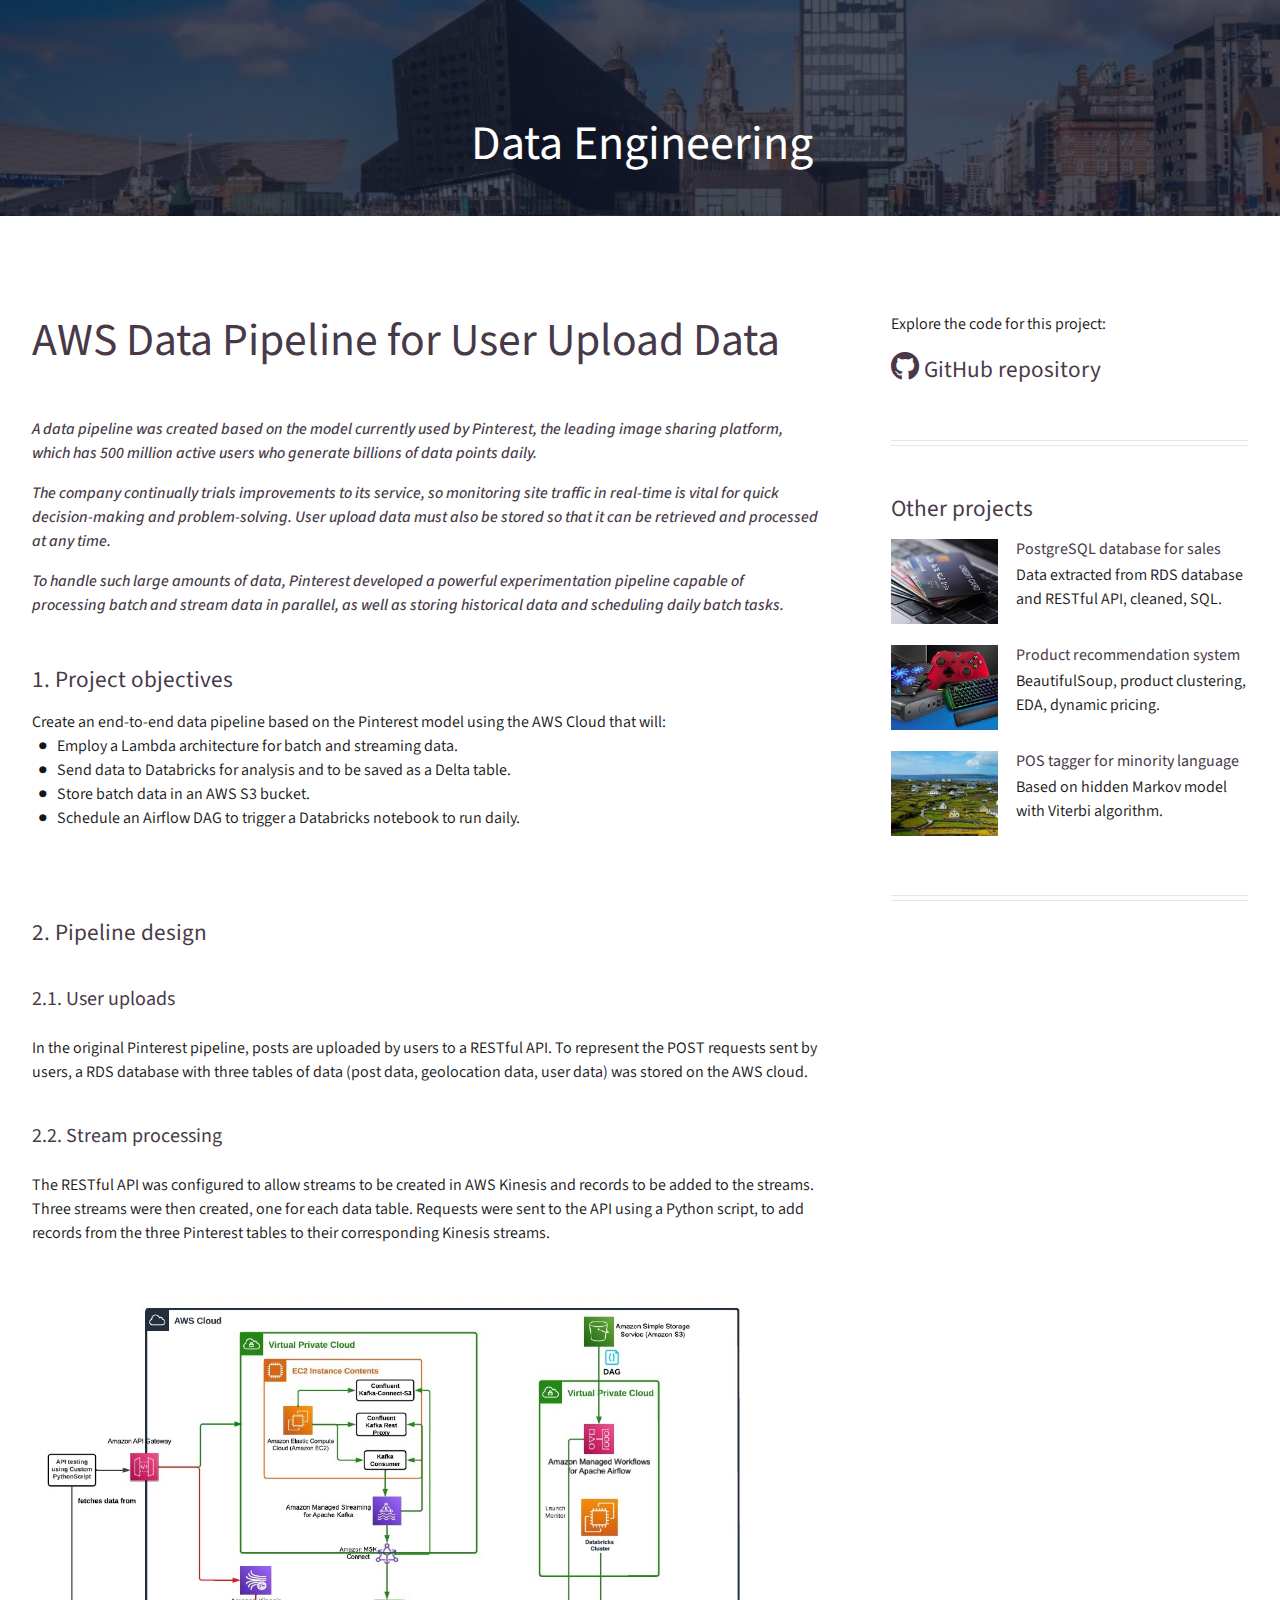
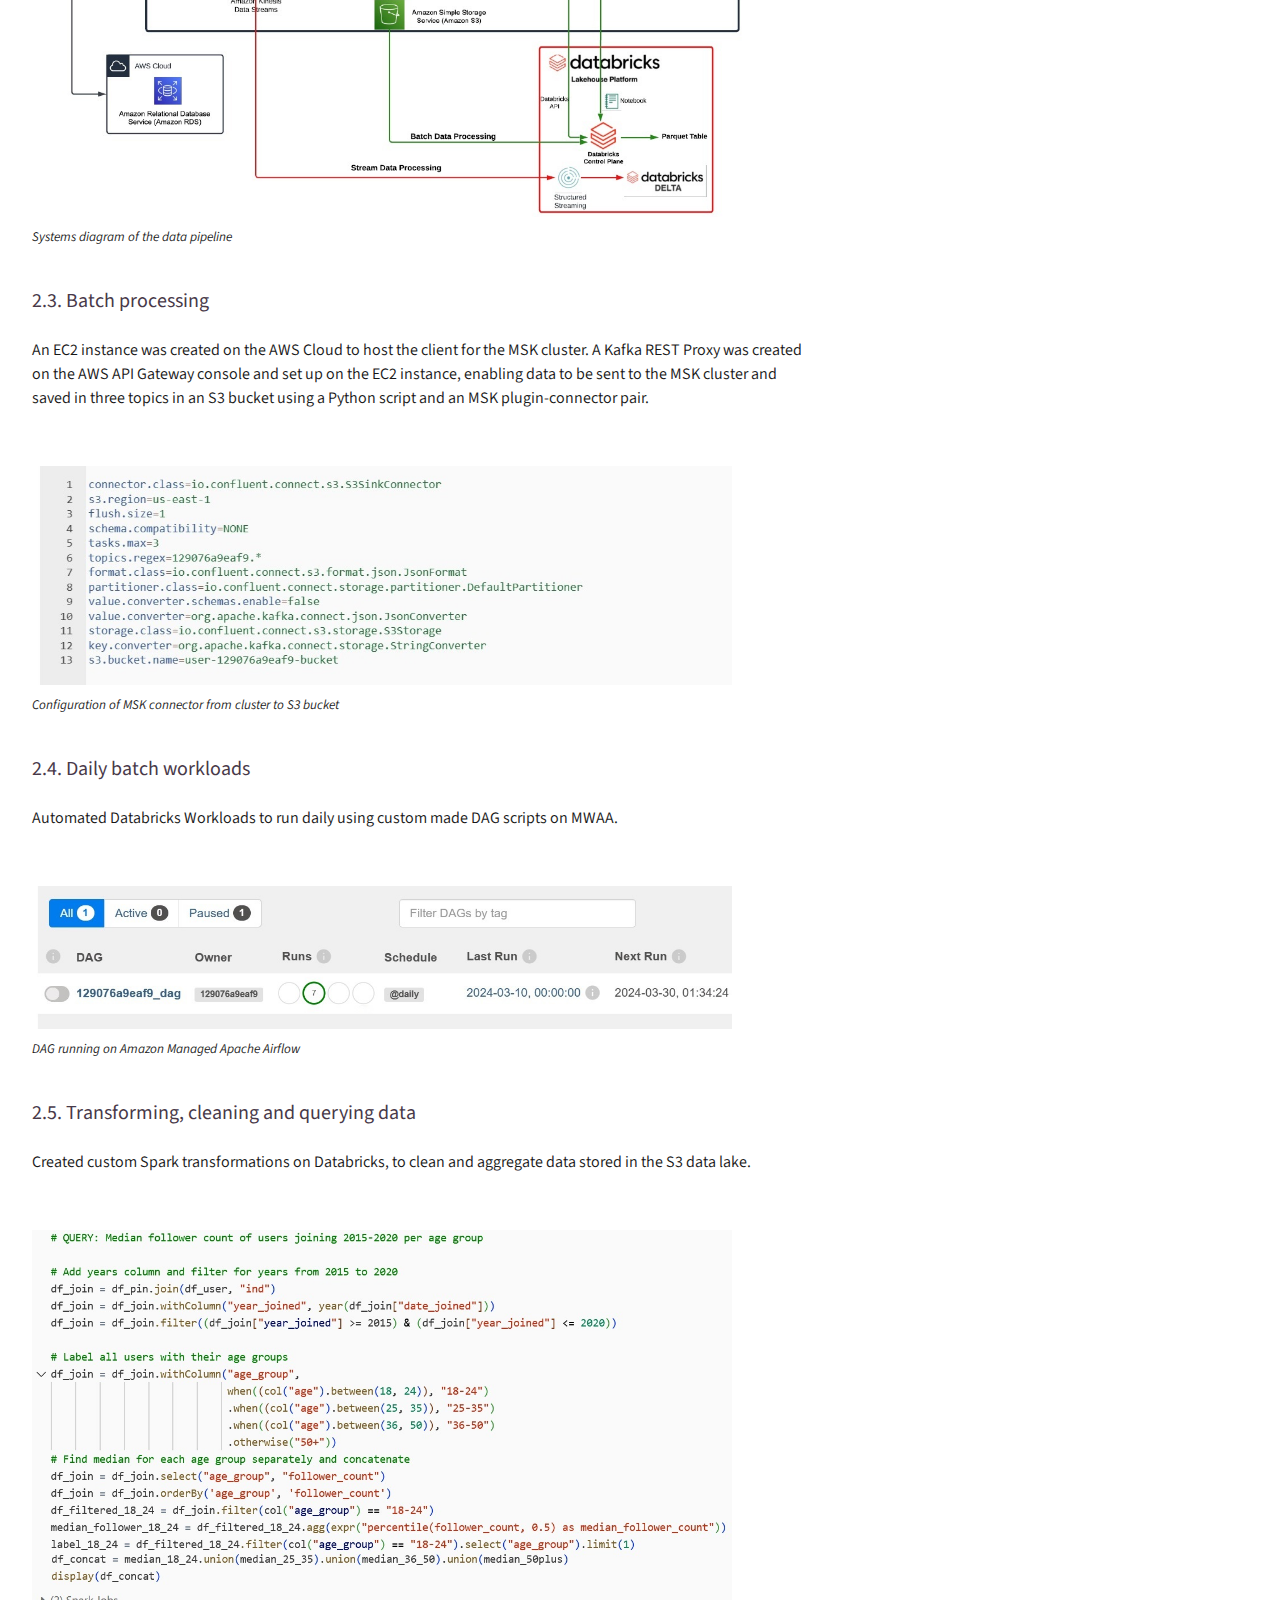
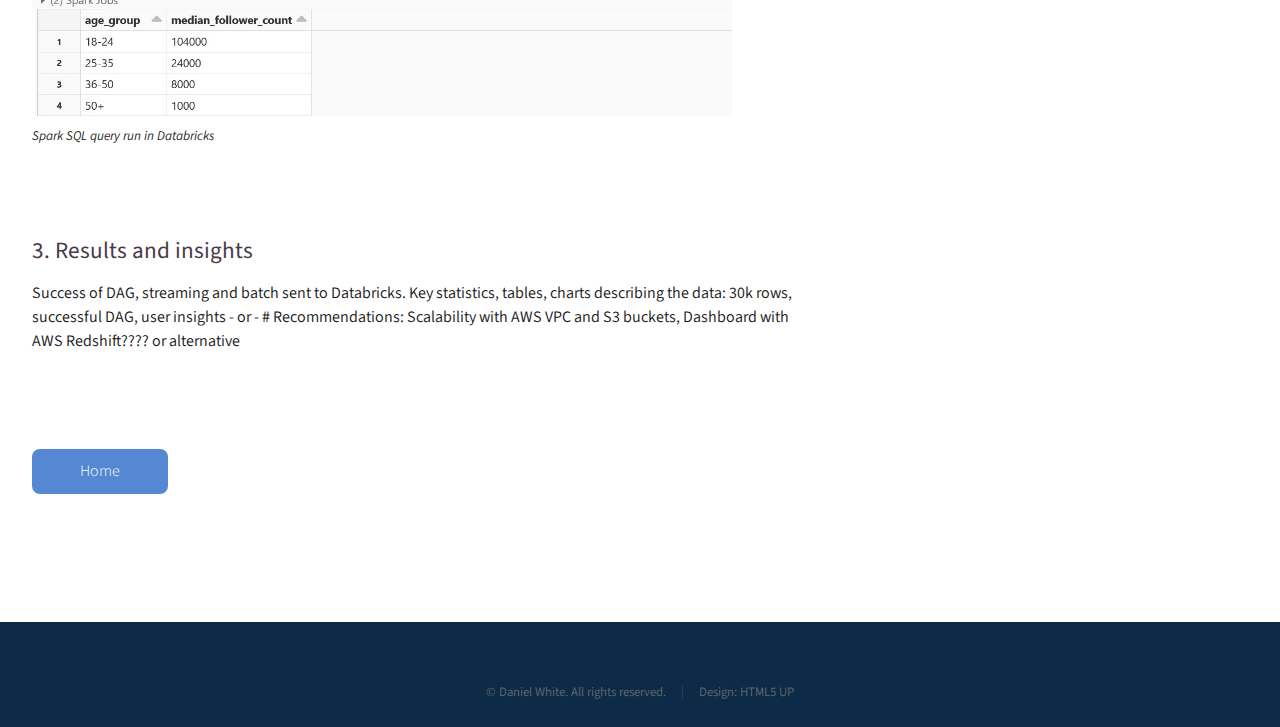
==== project-aws-pipeline.html @ fd076525 "Add files via upload" ====
<!DOCTYPE HTML>
<!--
	Helios by HTML5 UP
	html5up.net | @ajlkn
	Free for personal and commercial use under the CCA 3.0 license (html5up.net/license)
-->
<html>
	<head>
		<title>AWS Data Pipeline - Data Engineering</title>
		<meta charset="utf-8" />
		<meta name="viewport" content="width=device-width, initial-scale=1, user-scalable=no" />
		<link rel="stylesheet" href="assets/css/main.css" />
		<noscript><link rel="stylesheet" href="assets/css/noscript.css" /></noscript>
	</head>
	<body class="right-sidebar is-preload">
		<div id="page-wrapper">

			<!-- Header -->
				<div id="header">

					<!-- Inner -->
						<div class="inner">
							<header>
								<h1><a href="https://dpw257.github.io" id="logo">Data Engineering</a></h1>
							</header>
						</div>



				</div>

			<!-- Main -->
				<div class="wrapper style1">

					<div class="container">
						<div class="row gtr-200">
							<div class="col-8 col-12-mobile" id="content">
								<article id="main">
									<header>
										<h2>AWS Data Pipeline for User Upload Data</h2>
										<p>

										</p>
									</header>
									<p><b><i>
										A data pipeline was created based on the model currently used by Pinterest, the leading image sharing platform, which 
										has 500 million active users who generate billions of data points daily. 
									</b></p></i>
									<p><b><i>
										The company continually trials improvements to its service, so monitoring site traffic in real-time is vital for quick 
										decision-making and problem-solving. User upload data must also be stored so that it can be retrieved 
										and processed at any time.
									</b></p></i>
									<p><b><i>
										To handle such large amounts of data, Pinterest developed a powerful experimentation pipeline capable of processing 
										batch and stream data in parallel, as well as storing historical data and scheduling daily batch tasks.
									</b></p></i>
									<section>
										<header>
											<h3>1. Project objectives</h3>
										</header>
										<p>
											Create an end-to-end data pipeline based on the Pinterest model using the AWS Cloud that will:<br>
											&nbsp; &#x25cf; &nbsp; Employ a Lambda architecture for batch and streaming data.<br>
											&nbsp; &#x25cf; &nbsp; Send data to Databricks for analysis and to be saved as a Delta table.<br>
											&nbsp; &#x25cf; &nbsp; Store batch data in an AWS S3 bucket.<br>
											&nbsp; &#x25cf; &nbsp; Schedule an Airflow DAG to trigger a Databricks notebook to run daily.<br>
											</p><br>
									</section>
									
									<section>
										<header>
										<h3>2. Pipeline design</h3><br>
										</header>
										<h1>2.1. User uploads</h1><br>
										<p>In the original Pinterest pipeline, posts are uploaded by users to a RESTful API. To represent the POST requests sent by users, 
											a RDS database with three tables of data (post data, geolocation data, user data) was stored on the AWS cloud.</p><br>

										<h1>2.2. Stream processing</h1><br>
										<p>The RESTful API was configured to allow streams to be created in AWS Kinesis and records to be added to the streams. 
											Three streams were then created, one for each data table. Requests were sent to the API using a Python script, to add 
											records from the three Pinterest tables to their corresponding Kinesis streams.</p><br>
										<p><div class="scroll-container">
											<img src="images/project-aws-pipeline1.jpg" alt="" style="width:720px;">
										  </div>
										<span style="font-size:10pt"><i>Systems diagram of the data pipeline</i></span></p><br>
										<h1>2.3. Batch processing</h1><br>
										<p>An EC2 instance was created on the AWS Cloud to host the client for the MSK cluster. A Kafka REST Proxy was created on the 
											AWS API Gateway console and set up on the EC2 instance, enabling data to be sent to the MSK cluster and saved in three topics 
											in an S3 bucket using a Python script and an MSK plugin-connector pair.</p><br>
										<p><div class="scroll-container">
											<img src="images/project-aws-pipeline2.jpg" alt="" style="width:700px;">
										  </div>
										<span style="font-size:10pt"><i>Configuration of MSK connector from cluster to S3 bucket</i></span></p><br>
										
										<h1>2.4. Daily batch workloads</h1><br>
										<p>Automated Databricks Workloads to run daily using custom made DAG scripts on MWAA.</p><br>
										<p><div class="scroll-container">
											<img src="images/project-aws-pipeline3.jpg" alt="" style="width:700px;">
										  </div>
										<span style="font-size:10pt"><i>DAG running on Amazon Managed Apache Airflow</i></span></p><br>
										
										<h1>2.5. Transforming, cleaning and querying data</h1><br>
										<p>Created custom Spark transformations on Databricks, to clean and aggregate data stored in the S3 data lake.</p><br>
										<p><div class="scroll-container">
											<img src="images/project-aws-pipeline4.jpg" alt="" style="width:700px;">
										  </div>
										<span style="font-size:10pt"><i>Spark SQL query run in Databricks</i></span></p><br>
									</section>
									<section>
										<header>
											<h3>3. Results and insights</h3>
										</header>
										<p>
											Success of DAG, streaming and batch sent to Databricks.
											Key statistics, tables, charts describing the data: 30k rows, successful DAG, user insights
											 - or -
											# Recommendations: Scalability with AWS VPC and S3 buckets, Dashboard with AWS Redshift???? or alternative 
										</p>
									</section>
									
									<section>
										<footer>
											<br><br>
											<a href="https://dpw257.github.io" class="button">Home</a>
										</footer>
									</section>
								</article>
							</div>
							<div class="col-4 col-12-mobile" id="sidebar">
								<hr class="first" />
								<section>
									<p>
										Explore the code for this project:
									</p>
									<header>
										<h3><a href="https://github.com/dpw257/aicore-project3-pintrest" class="icon brands fa-github">   GitHub repository</a></h3>
									</header>

								</section>
								<hr />
								<section>
									<header>
										<h3><a>Other projects</a></h3>
									</header>

									<div class="row gtr-50">
										<!--  <div class="col-4">
											<a href="project-aws-pipeline" class="image fit"><img src="images/pic10.jpg" alt="" /></a>
										</div>
										<div class="col-8">
											<h4><a href="project-aws-pipeline">AWS data pipeline for user data</a></h4>
											<p>
												Batch and stream processing,<br>AWS Kinesis, S3, Databricks, Airflow.
											</p>
										</div>  -->
										<div class="col-4">
											<a href="project-sql-upload-data" class="image fit"><img src="images/pic11.jpg" alt="" /></a>
										</div>
										<div class="col-8">
											<h4><a href="project-sql-upload-data">PostgreSQL database for sales</a></h4>
											<p>
												Data extracted from RDS database and RESTful API, cleaned, SQL.
											</p>
										</div>
										<div class="col-4">
											<a href="project-product-recommend" class="image fit"><img src="images/pic12.jpg" alt="" /></a>
										</div>
										<div class="col-8">
											<h4><a href="project-product-recommend">Product recommendation system</a></h4>
											<p>
												BeautifulSoup, product clustering, EDA, dynamic pricing.
											</p>
										</div>
										<div class="col-4">
											<a href="project-pos-tagger" class="image fit"><img src="images/pic13.jpg" alt="" /></a>
										</div>
										<div class="col-8">
											<h4><a href="project-pos-tagger">POS tagger for minority language</a></h4>
											<p>
												Based on hidden Markov model with Viterbi algorithm.</p>
											</p>
										</div>
										<!--<div class="col-4">
											<a href="#" class="image fit"><img src="images/pic14.jpg" alt="" /></a>
										</div>
										<div class="col-8">
											<h4>Malesuada fermentum</h4>
											<p>
												Amet nullam fringilla nibh nulla convallis tique ante proin.
											</p>
										</div>-->
									</div>
								</section>
								<hr />
							</div>
						</div>
						
					</div>

				</div>

			<!-- Footer -->
				<div id="footer">
					<div class="container">
						<div class="row">
							<div class="col-12">

								<!-- Contact -->


								<!-- Copyright -->
									<div class="copyright">
										<ul class="menu">
											<li>&copy; Daniel White. All rights reserved.</li><li>Design: HTML5 UP</li>
										</ul>
									</div>

							</div>

						</div>
					</div>
				</div>

		</div>

		<!-- Scripts -->
			<script src="assets/js/jquery.min.js"></script>
			<script src="assets/js/jquery.dropotron.min.js"></script>
			<script src="assets/js/jquery.scrolly.min.js"></script>
			<script src="assets/js/jquery.scrollex.min.js"></script>
			<script src="assets/js/browser.min.js"></script>
			<script src="assets/js/breakpoints.min.js"></script>
			<script src="assets/js/util.js"></script>
			<script src="assets/js/main.js"></script>

	</body>
</html>
---- assets/css/main.css ----
@import url("https://fonts.googleapis.com/css?family=Source+Sans+Pro:300,300italic,400,400italic,600");
@import url("fontawesome-all.min.css");

/*
	Helios by HTML5 UP
	html5up.net | @ajlkn
	Free for personal and commercial use under the CCA 3.0 license (html5up.net/license)
*/

html, body, div, span, applet, object,
iframe, h1, h2, h3, h4, h5, h6, p, blockquote,
pre, a, abbr, acronym, address, big, cite,
code, del, dfn, em, img, ins, kbd, q, s, samp,
small, strike, strong, sub, sup, tt, var, b,
u, i, center, dl, dt, dd, ol, ul, li, fieldset,
form, label, legend, table, caption, tbody,
tfoot, thead, tr, th, td, article, aside,
canvas, details, embed, figure, figcaption,
footer, header, hgroup, menu, nav, output, ruby,
section, summary, time, mark, audio, video {
	margin: 0;
	padding: 0;
	border: 0;
	font-size: 100%;
	font: inherit;
	vertical-align: baseline;}

article, aside, details, figcaption, figure,
footer, header, hgroup, menu, nav, section {
	display: block;}

body {
	line-height: 1;
}

ol, ul {
	list-style: none;
}

blockquote, q {
	quotes: none;
}

	blockquote:before, blockquote:after, q:before, q:after {
		content: '';
		content: none;
	}

table {
	border-collapse: collapse;
	border-spacing: 0;
}

body {
	-webkit-text-size-adjust: none;
}

mark {
	background-color: transparent;
	color: inherit;
}

input::-moz-focus-inner {
	border: 0;
	padding: 0;
}

input, select, textarea {
	-moz-appearance: none;
	-webkit-appearance: none;
	-ms-appearance: none;
	appearance: none;
}

/* Basic */

	html {
		box-sizing: border-box;
	}

	*, *:before, *:after {
		box-sizing: inherit;
	}

	body {
		background: #ffffff;
		color: #171717; <!--<5b5b5b>, 2f2e2e, -->
		font-size: 15pt;
		line-height: 1.85em;
		font-family: 'Source Sans Pro', sans-serif;
		font-weight: 380;
	}

		body.is-preload *, body.is-preload *:before, body.is-preload *:after {
			-moz-animation: none !important;
			-webkit-animation: none !important;
			-ms-animation: none !important;
			animation: none !important;
			-moz-transition: none !important;
			-webkit-transition: none !important;
			-ms-transition: none !important;
			transition: none !important;
		}

		div.scroll-container {
			background-color: #ffffff;
			overflow: auto;
			white-space: nowrap;
			padding: 0px;
		  }
		  
		  div.scroll-container img {
			padding: 0px;
		  }



	input, textarea, select {
		font-size: 15pt;
		line-height: 1.85em;
		font-family: 'Source Sans Pro', sans-serif;
		font-weight: 300;
	}

	h1, h2, h3, h4, h5, h6 {
		font-weight: 400;
		color: #483949;
		line-height: 1.25em;
	}

	h1 a, h2 a, h3 a, h4 a, h5 a, h6 a {
		color: inherit;
		text-decoration: none;
		border-bottom-color: transparent;
	}

	h1 strong, h2 strong, h3 strong, h4 strong, h5 strong, h6 strong {
		font-weight: 1200;
	}

	h1 {
		font-size: 1.25em;
	}

	h2 {
		font-size: 2.85em;
	}

	h3 {
		font-size: 1.45em;
	}

	h4 {
		font-size: 1em;
		margin: 0 0 0.25em 0;
	}

	strong, b {
		font-weight: 500;
		color: #483949;
	}

	em, i {
		font-style: italic;
	}

	a {
		color: inherit;
		border-bottom: solid 1px rgba(128, 128, 128, 0.15);
		text-decoration: none;
		-moz-transition: background-color 0.35s ease-in-out, color 0.35s ease-in-out, border-bottom-color 0.35s ease-in-out;
		-webkit-transition: background-color 0.35s ease-in-out, color 0.35s ease-in-out, border-bottom-color 0.35s ease-in-out;
		-ms-transition: background-color 0.35s ease-in-out, color 0.35s ease-in-out, border-bottom-color 0.35s ease-in-out;
		transition: background-color 0.35s ease-in-out, color 0.35s ease-in-out, border-bottom-color 0.35s ease-in-out;
	}

		a:hover {
			color: #76a6ef;
			border-bottom-color: transparent;
		}

	sub {
		position: relative;
		top: 0.5em;
		font-size: 0.8em;
	}

	sup {
		position: relative;
		top: -0.5em;
		font-size: 0.8em;
	}

	blockquote {
		border-left: solid 0.5em #ddd;
		padding: 1em 0 1em 2em;
		font-style: italic;
	}

	p, ul, ol, dl, table {
		margin-bottom: 1em;
	}

	p {
		text-align: left;
	}

	br.clear {
		clear: both;
	}

	hr {
		position: relative;
		display: block;
		border: 0;
		top: 4.5em;
		margin-bottom: 9em;
		height: 6px;
		border-top: solid 1px rgba(128, 128, 128, 0.2);
		border-bottom: solid 1px rgba(128, 128, 128, 0.2);
	}

		hr:before, hr:after {
			content: '';
			position: absolute;
			top: -8px;
			display: block;
			width: 1px;
			height: 21px;
			background: rgba(128, 128, 128, 0.2);
		}

		hr:before {
			left: -1px;
		}

		hr:after {
			right: -1px;
		}

	.timestamp {
		color: rgba(128, 128, 128, 0.75);
		font-size: 0.8em;
	}

/* Container */

	.container {
		margin: 0 auto;
		max-width: 100%;
		width: 1400px;
	}

		@media screen and (max-width: 1680px) {

			.container {
				width: 1200px;
			}

		}

		@media screen and (max-width: 1280px) {

			.container {
				width: 100%;
			}

		}

		@media screen and (max-width: 960px) {

			.container {
				width: 100%;
			}

		}

		@media screen and (max-width: 840px) {

			.container {
				width: 100%;
			}

		}

		@media screen and (max-width: 736px) {

			.container {
				width: 100%;
			}

		}

/* Row */

	.row {
		display: flex;
		flex-wrap: wrap;
		box-sizing: border-box;
		align-items: stretch;
	}

		.row > * {
			box-sizing: border-box;
		}

		.row.gtr-uniform > * > :last-child {
			margin-bottom: 0;
		}

		.row.aln-left {
			justify-content: flex-start;
		}

		.row.aln-center {
			justify-content: center;
		}

		.row.aln-right {
			justify-content: flex-end;
		}

		.row.aln-top {
			align-items: flex-start;
		}

		.row.aln-middle {
			align-items: center;
		}

		.row.aln-bottom {
			align-items: flex-end;
		}

		.row > .imp {
			order: -1;
		}

		.row > .col-1 {
			width: 8.33333%;
		}

		.row > .off-1 {
			margin-left: 8.33333%;
		}

		.row > .col-2 {
			width: 16.66667%;
		}

		.row > .off-2 {
			margin-left: 16.66667%;
		}

		.row > .col-3 {
			width: 25%;
		}

		.row > .off-3 {
			margin-left: 25%;
		}

		.row > .col-4 {
			width: 33.33333%;
		}

		.row > .off-4 {
			margin-left: 33.33333%;
		}

		.row > .col-5 {
			width: 41.66667%;
		}

		.row > .off-5 {
			margin-left: 41.66667%;
		}

		.row > .col-6 {
			width: 50%;
		}

		.row > .off-6 {
			margin-left: 50%;
		}

		.row > .col-7 {
			width: 58.33333%;
		}

		.row > .off-7 {
			margin-left: 58.33333%;
		}

		.row > .col-8 {
			width: 66.66667%;
		}

		.row > .off-8 {
			margin-left: 66.66667%;
		}

		.row > .col-9 {
			width: 75%;
		}

		.row > .off-9 {
			margin-left: 75%;
		}

		.row > .col-10 {
			width: 83.33333%;
		}

		.row > .off-10 {
			margin-left: 83.33333%;
		}

		.row > .col-11 {
			width: 91.66667%;
		}

		.row > .off-11 {
			margin-left: 91.66667%;
		}

		.row > .col-12 {
			width: 100%;
		}

		.row > .off-12 {
			margin-left: 100%;
		}

		.row.gtr-0 {
			margin-top: 0px;
			margin-left: 0px;
		}

			.row.gtr-0 > * {
				padding: 0px 0 0 0px;
			}

			.row.gtr-0.gtr-uniform {
				margin-top: 0px;
			}

				.row.gtr-0.gtr-uniform > * {
					padding-top: 0px;
				}

		.row.gtr-25 {
			margin-top: -10px;
			margin-left: -10px;
		}

			.row.gtr-25 > * {
				padding: 10px 0 0 10px;
			}

			.row.gtr-25.gtr-uniform {
				margin-top: -10px;
			}

				.row.gtr-25.gtr-uniform > * {
					padding-top: 10px;
				}

		.row.gtr-50 {
			margin-top: -20px;
			margin-left: -20px;
		}

			.row.gtr-50 > * {
				padding: 20px 0 0 20px;
			}

			.row.gtr-50.gtr-uniform {
				margin-top: -20px;
			}

				.row.gtr-50.gtr-uniform > * {
					padding-top: 20px;
				}

		.row {
			margin-top: -40px;
			margin-left: -40px;
		}

			.row > * {
				padding: 40px 0 0 40px;
			}

			.row.gtr-uniform {
				margin-top: -40px;
			}

				.row.gtr-uniform > * {
					padding-top: 40px;
				}

		.row.gtr-150 {
			margin-top: -60px;
			margin-left: -60px;
		}

			.row.gtr-150 > * {
				padding: 60px 0 0 60px;
			}

			.row.gtr-150.gtr-uniform {
				margin-top: -60px;
			}

				.row.gtr-150.gtr-uniform > * {
					padding-top: 60px;
				}

		.row.gtr-200 {
			margin-top: -80px;
			margin-left: -80px;
		}

			.row.gtr-200 > * {
				padding: 80px 0 0 80px;
			}

			.row.gtr-200.gtr-uniform {
				margin-top: -80px;
			}

				.row.gtr-200.gtr-uniform > * {
					padding-top: 80px;
				}

		@media screen and (max-width: 1680px) {

			.row {
				display: flex;
				flex-wrap: wrap;
				box-sizing: border-box;
				align-items: stretch;
			}

				.row > * {
					box-sizing: border-box;
				}

				.row.gtr-uniform > * > :last-child {
					margin-bottom: 0;
				}

				.row.aln-left {
					justify-content: flex-start;
				}

				.row.aln-center {
					justify-content: center;
				}

				.row.aln-right {
					justify-content: flex-end;
				}

				.row.aln-top {
					align-items: flex-start;
				}

				.row.aln-middle {
					align-items: center;
				}

				.row.aln-bottom {
					align-items: flex-end;
				}

				.row > .imp-wide {
					order: -1;
				}

				.row > .col-1-wide {
					width: 8.33333%;
				}

				.row > .off-1-wide {
					margin-left: 8.33333%;
				}

				.row > .col-2-wide {
					width: 16.66667%;
				}

				.row > .off-2-wide {
					margin-left: 16.66667%;
				}

				.row > .col-3-wide {
					width: 25%;
				}

				.row > .off-3-wide {
					margin-left: 25%;
				}

				.row > .col-4-wide {
					width: 33.33333%;
				}

				.row > .off-4-wide {
					margin-left: 33.33333%;
				}

				.row > .col-5-wide {
					width: 41.66667%;
				}

				.row > .off-5-wide {
					margin-left: 41.66667%;
				}

				.row > .col-6-wide {
					width: 50%;
				}

				.row > .off-6-wide {
					margin-left: 50%;
				}

				.row > .col-7-wide {
					width: 58.33333%;
				}

				.row > .off-7-wide {
					margin-left: 58.33333%;
				}

				.row > .col-8-wide {
					width: 66.66667%;
				}

				.row > .off-8-wide {
					margin-left: 66.66667%;
				}

				.row > .col-9-wide {
					width: 75%;
				}

				.row > .off-9-wide {
					margin-left: 75%;
				}

				.row > .col-10-wide {
					width: 83.33333%;
				}

				.row > .off-10-wide {
					margin-left: 83.33333%;
				}

				.row > .col-11-wide {
					width: 91.66667%;
				}

				.row > .off-11-wide {
					margin-left: 91.66667%;
				}

				.row > .col-12-wide {
					width: 100%;
				}

				.row > .off-12-wide {
					margin-left: 100%;
				}

				.row.gtr-0 {
					margin-top: 0px;
					margin-left: 0px;
				}

					.row.gtr-0 > * {
						padding: 0px 0 0 0px;
					}

					.row.gtr-0.gtr-uniform {
						margin-top: 0px;
					}

						.row.gtr-0.gtr-uniform > * {
							padding-top: 0px;
						}

				.row.gtr-25 {
					margin-top: -10px;
					margin-left: -10px;
				}

					.row.gtr-25 > * {
						padding: 10px 0 0 10px;
					}

					.row.gtr-25.gtr-uniform {
						margin-top: -10px;
					}

						.row.gtr-25.gtr-uniform > * {
							padding-top: 10px;
						}

				.row.gtr-50 {
					margin-top: -20px;
					margin-left: -20px;
				}

					.row.gtr-50 > * {
						padding: 20px 0 0 20px;
					}

					.row.gtr-50.gtr-uniform {
						margin-top: -20px;
					}

						.row.gtr-50.gtr-uniform > * {
							padding-top: 20px;
						}

				.row {
					margin-top: -40px;
					margin-left: -40px;
				}

					.row > * {
						padding: 40px 0 0 40px;
					}

					.row.gtr-uniform {
						margin-top: -40px;
					}

						.row.gtr-uniform > * {
							padding-top: 40px;
						}

				.row.gtr-150 {
					margin-top: -60px;
					margin-left: -60px;
				}

					.row.gtr-150 > * {
						padding: 60px 0 0 60px;
					}

					.row.gtr-150.gtr-uniform {
						margin-top: -60px;
					}

						.row.gtr-150.gtr-uniform > * {
							padding-top: 60px;
						}

				.row.gtr-200 {
					margin-top: -80px;
					margin-left: -80px;
				}

					.row.gtr-200 > * {
						padding: 80px 0 0 80px;
					}

					.row.gtr-200.gtr-uniform {
						margin-top: -80px;
					}

						.row.gtr-200.gtr-uniform > * {
							padding-top: 80px;
						}

		}

		@media screen and (max-width: 1280px) {

			.row {
				display: flex;
				flex-wrap: wrap;
				box-sizing: border-box;
				align-items: stretch;
			}

				.row > * {
					box-sizing: border-box;
				}

				.row.gtr-uniform > * > :last-child {
					margin-bottom: 0;
				}

				.row.aln-left {
					justify-content: flex-start;
				}

				.row.aln-center {
					justify-content: center;
				}

				.row.aln-right {
					justify-content: flex-end;
				}

				.row.aln-top {
					align-items: flex-start;
				}

				.row.aln-middle {
					align-items: center;
				}

				.row.aln-bottom {
					align-items: flex-end;
				}

				.row > .imp-normal {
					order: -1;
				}

				.row > .col-1-normal {
					width: 8.33333%;
				}

				.row > .off-1-normal {
					margin-left: 8.33333%;
				}

				.row > .col-2-normal {
					width: 16.66667%;
				}

				.row > .off-2-normal {
					margin-left: 16.66667%;
				}

				.row > .col-3-normal {
					width: 25%;
				}

				.row > .off-3-normal {
					margin-left: 25%;
				}

				.row > .col-4-normal {
					width: 33.33333%;
				}

				.row > .off-4-normal {
					margin-left: 33.33333%;
				}

				.row > .col-5-normal {
					width: 41.66667%;
				}

				.row > .off-5-normal {
					margin-left: 41.66667%;
				}

				.row > .col-6-normal {
					width: 50%;
				}

				.row > .off-6-normal {
					margin-left: 50%;
				}

				.row > .col-7-normal {
					width: 58.33333%;
				}

				.row > .off-7-normal {
					margin-left: 58.33333%;
				}

				.row > .col-8-normal {
					width: 66.66667%;
				}

				.row > .off-8-normal {
					margin-left: 66.66667%;
				}

				.row > .col-9-normal {
					width: 75%;
				}

				.row > .off-9-normal {
					margin-left: 75%;
				}

				.row > .col-10-normal {
					width: 83.33333%;
				}

				.row > .off-10-normal {
					margin-left: 83.33333%;
				}

				.row > .col-11-normal {
					width: 91.66667%;
				}

				.row > .off-11-normal {
					margin-left: 91.66667%;
				}

				.row > .col-12-normal {
					width: 100%;
				}

				.row > .off-12-normal {
					margin-left: 100%;
				}

				.row.gtr-0 {
					margin-top: 0px;
					margin-left: 0px;
				}

					.row.gtr-0 > * {
						padding: 0px 0 0 0px;
					}

					.row.gtr-0.gtr-uniform {
						margin-top: 0px;
					}

						.row.gtr-0.gtr-uniform > * {
							padding-top: 0px;
						}

				.row.gtr-25 {
					margin-top: -9px;
					margin-left: -9px;
				}

					.row.gtr-25 > * {
						padding: 9px 0 0 9px;
					}

					.row.gtr-25.gtr-uniform {
						margin-top: -9px;
					}

						.row.gtr-25.gtr-uniform > * {
							padding-top: 9px;
						}

				.row.gtr-50 {
					margin-top: -18px;
					margin-left: -18px;
				}

					.row.gtr-50 > * {
						padding: 18px 0 0 18px;
					}

					.row.gtr-50.gtr-uniform {
						margin-top: -18px;
					}

						.row.gtr-50.gtr-uniform > * {
							padding-top: 18px;
						}

				.row {
					margin-top: -36px;
					margin-left: -36px;
				}

					.row > * {
						padding: 36px 0 0 36px;
					}

					.row.gtr-uniform {
						margin-top: -36px;
					}

						.row.gtr-uniform > * {
							padding-top: 36px;
						}

				.row.gtr-150 {
					margin-top: -54px;
					margin-left: -54px;
				}

					.row.gtr-150 > * {
						padding: 54px 0 0 54px;
					}

					.row.gtr-150.gtr-uniform {
						margin-top: -54px;
					}

						.row.gtr-150.gtr-uniform > * {
							padding-top: 54px;
						}

				.row.gtr-200 {
					margin-top: -72px;
					margin-left: -72px;
				}

					.row.gtr-200 > * {
						padding: 72px 0 0 72px;
					}

					.row.gtr-200.gtr-uniform {
						margin-top: -72px;
					}

						.row.gtr-200.gtr-uniform > * {
							padding-top: 72px;
						}

		}

		@media screen and (max-width: 960px) {

			.row {
				display: flex;
				flex-wrap: wrap;
				box-sizing: border-box;
				align-items: stretch;
			}

				.row > * {
					box-sizing: border-box;
				}

				.row.gtr-uniform > * > :last-child {
					margin-bottom: 0;
				}

				.row.aln-left {
					justify-content: flex-start;
				}

				.row.aln-center {
					justify-content: center;
				}

				.row.aln-right {
					justify-content: flex-end;
				}

				.row.aln-top {
					align-items: flex-start;
				}

				.row.aln-middle {
					align-items: center;
				}

				.row.aln-bottom {
					align-items: flex-end;
				}

				.row > .imp-narrow {
					order: -1;
				}

				.row > .col-1-narrow {
					width: 8.33333%;
				}

				.row > .off-1-narrow {
					margin-left: 8.33333%;
				}

				.row > .col-2-narrow {
					width: 16.66667%;
				}

				.row > .off-2-narrow {
					margin-left: 16.66667%;
				}

				.row > .col-3-narrow {
					width: 25%;
				}

				.row > .off-3-narrow {
					margin-left: 25%;
				}

				.row > .col-4-narrow {
					width: 33.33333%;
				}

				.row > .off-4-narrow {
					margin-left: 33.33333%;
				}

				.row > .col-5-narrow {
					width: 41.66667%;
				}

				.row > .off-5-narrow {
					margin-left: 41.66667%;
				}

				.row > .col-6-narrow {
					width: 50%;
				}

				.row > .off-6-narrow {
					margin-left: 50%;
				}

				.row > .col-7-narrow {
					width: 58.33333%;
				}

				.row > .off-7-narrow {
					margin-left: 58.33333%;
				}

				.row > .col-8-narrow {
					width: 66.66667%;
				}

				.row > .off-8-narrow {
					margin-left: 66.66667%;
				}

				.row > .col-9-narrow {
					width: 75%;
				}

				.row > .off-9-narrow {
					margin-left: 75%;
				}

				.row > .col-10-narrow {
					width: 83.33333%;
				}

				.row > .off-10-narrow {
					margin-left: 83.33333%;
				}

				.row > .col-11-narrow {
					width: 91.66667%;
				}

				.row > .off-11-narrow {
					margin-left: 91.66667%;
				}

				.row > .col-12-narrow {
					width: 100%;
				}

				.row > .off-12-narrow {
					margin-left: 100%;
				}

				.row.gtr-0 {
					margin-top: 0px;
					margin-left: 0px;
				}

					.row.gtr-0 > * {
						padding: 0px 0 0 0px;
					}

					.row.gtr-0.gtr-uniform {
						margin-top: 0px;
					}

						.row.gtr-0.gtr-uniform > * {
							padding-top: 0px;
						}

				.row.gtr-25 {
					margin-top: -8px;
					margin-left: -8px;
				}

					.row.gtr-25 > * {
						padding: 8px 0 0 8px;
					}

					.row.gtr-25.gtr-uniform {
						margin-top: -8px;
					}

						.row.gtr-25.gtr-uniform > * {
							padding-top: 8px;
						}

				.row.gtr-50 {
					margin-top: -16px;
					margin-left: -16px;
				}

					.row.gtr-50 > * {
						padding: 16px 0 0 16px;
					}

					.row.gtr-50.gtr-uniform {
						margin-top: -16px;
					}

						.row.gtr-50.gtr-uniform > * {
							padding-top: 16px;
						}

				.row {
					margin-top: -32px;
					margin-left: -32px;
				}

					.row > * {
						padding: 32px 0 0 32px;
					}

					.row.gtr-uniform {
						margin-top: -32px;
					}

						.row.gtr-uniform > * {
							padding-top: 32px;
						}

				.row.gtr-150 {
					margin-top: -48px;
					margin-left: -48px;
				}

					.row.gtr-150 > * {
						padding: 48px 0 0 48px;
					}

					.row.gtr-150.gtr-uniform {
						margin-top: -48px;
					}

						.row.gtr-150.gtr-uniform > * {
							padding-top: 48px;
						}

				.row.gtr-200 {
					margin-top: -64px;
					margin-left: -64px;
				}

					.row.gtr-200 > * {
						padding: 64px 0 0 64px;
					}

					.row.gtr-200.gtr-uniform {
						margin-top: -64px;
					}

						.row.gtr-200.gtr-uniform > * {
							padding-top: 64px;
						}

		}

		@media screen and (max-width: 840px) {

			.row {
				display: flex;
				flex-wrap: wrap;
				box-sizing: border-box;
				align-items: stretch;
			}

				.row > * {
					box-sizing: border-box;
				}

				.row.gtr-uniform > * > :last-child {
					margin-bottom: 0;
				}

				.row.aln-left {
					justify-content: flex-start;
				}

				.row.aln-center {
					justify-content: center;
				}

				.row.aln-right {
					justify-content: flex-end;
				}

				.row.aln-top {
					align-items: flex-start;
				}

				.row.aln-middle {
					align-items: center;
				}

				.row.aln-bottom {
					align-items: flex-end;
				}

				.row > .imp-narrower {
					order: -1;
				}

				.row > .col-1-narrower {
					width: 8.33333%;
				}

				.row > .off-1-narrower {
					margin-left: 8.33333%;
				}

				.row > .col-2-narrower {
					width: 16.66667%;
				}

				.row > .off-2-narrower {
					margin-left: 16.66667%;
				}

				.row > .col-3-narrower {
					width: 25%;
				}

				.row > .off-3-narrower {
					margin-left: 25%;
				}

				.row > .col-4-narrower {
					width: 33.33333%;
				}

				.row > .off-4-narrower {
					margin-left: 33.33333%;
				}

				.row > .col-5-narrower {
					width: 41.66667%;
				}

				.row > .off-5-narrower {
					margin-left: 41.66667%;
				}

				.row > .col-6-narrower {
					width: 50%;
				}

				.row > .off-6-narrower {
					margin-left: 50%;
				}

				.row > .col-7-narrower {
					width: 58.33333%;
				}

				.row > .off-7-narrower {
					margin-left: 58.33333%;
				}

				.row > .col-8-narrower {
					width: 66.66667%;
				}

				.row > .off-8-narrower {
					margin-left: 66.66667%;
				}

				.row > .col-9-narrower {
					width: 75%;
				}

				.row > .off-9-narrower {
					margin-left: 75%;
				}

				.row > .col-10-narrower {
					width: 83.33333%;
				}

				.row > .off-10-narrower {
					margin-left: 83.33333%;
				}

				.row > .col-11-narrower {
					width: 91.66667%;
				}

				.row > .off-11-narrower {
					margin-left: 91.66667%;
				}

				.row > .col-12-narrower {
					width: 100%;
				}

				.row > .off-12-narrower {
					margin-left: 100%;
				}

				.row.gtr-0 {
					margin-top: 0px;
					margin-left: 0px;
				}

					.row.gtr-0 > * {
						padding: 0px 0 0 0px;
					}

					.row.gtr-0.gtr-uniform {
						margin-top: 0px;
					}

						.row.gtr-0.gtr-uniform > * {
							padding-top: 0px;
						}

				.row.gtr-25 {
					margin-top: -8px;
					margin-left: -8px;
				}

					.row.gtr-25 > * {
						padding: 8px 0 0 8px;
					}

					.row.gtr-25.gtr-uniform {
						margin-top: -8px;
					}

						.row.gtr-25.gtr-uniform > * {
							padding-top: 8px;
						}

				.row.gtr-50 {
					margin-top: -16px;
					margin-left: -16px;
				}

					.row.gtr-50 > * {
						padding: 16px 0 0 16px;
					}

					.row.gtr-50.gtr-uniform {
						margin-top: -16px;
					}

						.row.gtr-50.gtr-uniform > * {
							padding-top: 16px;
						}

				.row {
					margin-top: -32px;
					margin-left: -32px;
				}

					.row > * {
						padding: 32px 0 0 32px;
					}

					.row.gtr-uniform {
						margin-top: -32px;
					}

						.row.gtr-uniform > * {
							padding-top: 32px;
						}

				.row.gtr-150 {
					margin-top: -48px;
					margin-left: -48px;
				}

					.row.gtr-150 > * {
						padding: 48px 0 0 48px;
					}

					.row.gtr-150.gtr-uniform {
						margin-top: -48px;
					}

						.row.gtr-150.gtr-uniform > * {
							padding-top: 48px;
						}

				.row.gtr-200 {
					margin-top: -64px;
					margin-left: -64px;
				}

					.row.gtr-200 > * {
						padding: 64px 0 0 64px;
					}

					.row.gtr-200.gtr-uniform {
						margin-top: -64px;
					}

						.row.gtr-200.gtr-uniform > * {
							padding-top: 64px;
						}

		}

		@media screen and (max-width: 736px) {

			.row {
				display: flex;
				flex-wrap: wrap;
				box-sizing: border-box;
				align-items: stretch;
			}

				.row > * {
					box-sizing: border-box;
				}

				.row.gtr-uniform > * > :last-child {
					margin-bottom: 0;
				}

				.row.aln-left {
					justify-content: flex-start;
				}

				.row.aln-center {
					justify-content: center;
				}

				.row.aln-right {
					justify-content: flex-end;
				}

				.row.aln-top {
					align-items: flex-start;
				}

				.row.aln-middle {
					align-items: center;
				}

				.row.aln-bottom {
					align-items: flex-end;
				}

				.row > .imp-mobile {
					order: -1;
				}

				.row > .col-1-mobile {
					width: 8.33333%;
				}

				.row > .off-1-mobile {
					margin-left: 8.33333%;
				}

				.row > .col-2-mobile {
					width: 16.66667%;
				}

				.row > .off-2-mobile {
					margin-left: 16.66667%;
				}

				.row > .col-3-mobile {
					width: 25%;
				}

				.row > .off-3-mobile {
					margin-left: 25%;
				}

				.row > .col-4-mobile {
					width: 33.33333%;
				}

				.row > .off-4-mobile {
					margin-left: 33.33333%;
				}

				.row > .col-5-mobile {
					width: 41.66667%;
				}

				.row > .off-5-mobile {
					margin-left: 41.66667%;
				}

				.row > .col-6-mobile {
					width: 50%;
				}

				.row > .off-6-mobile {
					margin-left: 50%;
				}

				.row > .col-7-mobile {
					width: 58.33333%;
				}

				.row > .off-7-mobile {
					margin-left: 58.33333%;
				}

				.row > .col-8-mobile {
					width: 66.66667%;
				}

				.row > .off-8-mobile {
					margin-left: 66.66667%;
				}

				.row > .col-9-mobile {
					width: 75%;
				}

				.row > .off-9-mobile {
					margin-left: 75%;
				}

				.row > .col-10-mobile {
					width: 83.33333%;
				}

				.row > .off-10-mobile {
					margin-left: 83.33333%;
				}

				.row > .col-11-mobile {
					width: 91.66667%;
				}

				.row > .off-11-mobile {
					margin-left: 91.66667%;
				}

				.row > .col-12-mobile {
					width: 100%;
				}

				.row > .off-12-mobile {
					margin-left: 100%;
				}

				.row.gtr-0 {
					margin-top: 0px;
					margin-left: 0px;
				}

					.row.gtr-0 > * {
						padding: 0px 0 0 0px;
					}

					.row.gtr-0.gtr-uniform {
						margin-top: 0px;
					}

						.row.gtr-0.gtr-uniform > * {
							padding-top: 0px;
						}

				.row.gtr-25 {
					margin-top: -5px;
					margin-left: -5px;
				}

					.row.gtr-25 > * {
						padding: 5px 0 0 5px;
					}

					.row.gtr-25.gtr-uniform {
						margin-top: -5px;
					}

						.row.gtr-25.gtr-uniform > * {
							padding-top: 5px;
						}

				.row.gtr-50 {
					margin-top: -10px;
					margin-left: -10px;
				}

					.row.gtr-50 > * {
						padding: 10px 0 0 10px;
					}

					.row.gtr-50.gtr-uniform {
						margin-top: -10px;
					}

						.row.gtr-50.gtr-uniform > * {
							padding-top: 10px;
						}

				.row {
					margin-top: -20px;
					margin-left: -20px;
				}

					.row > * {
						padding: 20px 0 0 20px;
					}

					.row.gtr-uniform {
						margin-top: -20px;
					}

						.row.gtr-uniform > * {
							padding-top: 20px;
						}

				.row.gtr-150 {
					margin-top: -30px;
					margin-left: -30px;
				}

					.row.gtr-150 > * {
						padding: 30px 0 0 30px;
					}

					.row.gtr-150.gtr-uniform {
						margin-top: -30px;
					}

						.row.gtr-150.gtr-uniform > * {
							padding-top: 30px;
						}

				.row.gtr-200 {
					margin-top: -40px;
					margin-left: -40px;
				}

					.row.gtr-200 > * {
						padding: 40px 0 0 40px;
					}

					.row.gtr-200.gtr-uniform {
						margin-top: -40px;
					}

						.row.gtr-200.gtr-uniform > * {
							padding-top: 40px;
						}

		}

/* Sections/Article */

	section, article {
		margin-bottom: 3em;
	}

		section > :last-child, section:last-child, article > :last-child, article:last-child {
			margin-bottom: 0;
		}

		section.special > header, section.special > footer, article.special > header, article.special > footer {
			text-align: center;
		}

	.row > section, .row > article {
		margin-bottom: 0;
	}

	header {
		margin: 0 0 1em 0;
	}

		header > p {
			display: block;
			font-size: 1.5em;
			margin: 1em 0 2em 0;
			line-height: 1.5em;
			text-align: inherit;
		}

	footer {
		margin: 2.5em 0 0 0;
	}

/* Image */

	.image {
		position: relative;
		display: inline-block;
		border: 0;
		outline: 0;
	}

		.image img {
			display: block;
			width: 100%;
		}

		.image.fit {
			display: block;
			width: 100%;
		}

		.image.featured {
			display: block;
			width: 100%;
			margin: 0 0 4em 0;
		}

		.image.left {
			float: left;
			margin: 0 2em 2em 0;
		}

		.image.centered {
			display: block;
			margin: 0 0 2em 0;
		}

			.image.centered img {
				margin: 0 auto;
				width: auto;
			}

/* List */

	ul {
		list-style: disc;
		padding-left: 1em;
	}

		ul li {
			padding-left: 0.5em;
		}

	ol {
		list-style: decimal;
		padding-left: 1.25em;
	}

		ol li {
			padding-left: 0.25em;
		}

/* Actions */

	ul.actions {
		margin: 3em 0 0 0;
		list-style: none;
		padding-left: 0;
	}

		form ul.actions {
			margin-top: 0;
		}

		ul.actions li {
			display: inline-block;
			margin: 0 0.75em 0 0.75em;
			padding-left: 0;
		}

			ul.actions li:first-child {
				margin-left: 0;
			}

			ul.actions li:last-child {
				margin-right: 0;
			}

/* Divided */

	ul.divided {
		list-style: none;
		padding-left: 0;
	}

		ul.divided li {
			border-top: solid 1px rgba(128, 128, 128, 0.2);
			padding-top: 1.5em;
			margin-top: 1.5em;
			padding-left: 0;
		}

			ul.divided li:first-child {
				border-top: 0;
				padding-top: 0;
				margin-top: 0;
			}

/* Menu */

	ul.menu {
		height: 1em;
		line-height: 1em;
		list-style: none;
		padding-left: 0;
	}

		ul.menu li {
			display: inline-block;
			border-left: solid 1px rgba(128, 128, 128, 0.2);
			padding-left: 1.25em;
			margin-left: 1.25em;
		}

			ul.menu li:first-child {
				border-left: 0;
				padding-left: 0;
				margin-left: 0;
			}

/* Icons */

	ul.icons {
		position: relative;
		background: rgba(128, 128, 128, 0.05);
		border-radius: 4em;
		display: inline-block;
		padding: 0.35em 0.75em 0.35em 0.75em;
		font-size: 1.25em;
		cursor: default;
		list-style: none;
	}

		ul.icons li {
			display: inline-block;
			padding-left: 0;
		}

			ul.icons li a {
				display: inline-block;
				background: none;
				width: 2.5em;
				height: 2.5em;
				line-height: 2.5em;
				text-align: center;
				border-radius: 100%;
				border: 0;
				color: inherit;
			}

				ul.icons li a:hover {
					color: #76a6ef;
				}

/* Form */

	form label {
		display: block;
		font-weight: 400;
		color: #483949;
		margin: 0 0 1em 0;
	}

	form input[type="text"],
	form input[type="email"],
	form input[type="password"],
	form select,
	form textarea {
		-webkit-appearance: none;
		display: block;
		border: 0;
		background: #fafafa;
		width: 100%;
		border-radius: 0.5em;
		border: solid 1px #E5E5E5;
		padding: 1em;
		-moz-transition: background-color 0.35s ease-in-out, border-color 0.35s ease-in-out;
		-webkit-transition: background-color 0.35s ease-in-out, border-color 0.35s ease-in-out;
		-ms-transition: background-color 0.35s ease-in-out, border-color 0.35s ease-in-out;
		transition: background-color 0.35s ease-in-out, border-color 0.35s ease-in-out;
	}

		form input[type="text"]:focus,
		form input[type="email"]:focus,
		form input[type="password"]:focus,
		form select:focus,
		form textarea:focus {
			background: #fff;
			border-color: #5587d2;
		}

	form input[type="text"],
	form input[type="email"],
	form input[type="password"],
	form select {
		line-height: 1em;
	}

	form textarea {
		min-height: 9em;
	}

	form ::-webkit-input-placeholder {
		color: #555 !important;
	}

	form :-moz-placeholder {
		color: #555 !important;
	}

	form ::-moz-placeholder {
		color: #555 !important;
	}

	form :-ms-input-placeholder {
		color: #555 !important;
	}

	form ::-moz-focus-inner {
		border: 0;
	}

/* Table */

	table {
		width: 100%;
	}

		table.default {
			width: 100%;
		}

			table.default tbody tr {
				border-top: solid 1px #e5e5e5;
			}

				table.default tbody tr:first-child {
					border-top: 0;
				}

				table.default tbody tr:nth-child(2n+1) {
					background: #fafafa;
				}

			table.default td {
				padding: 0.5em 1em 0.5em 1em;
			}

			table.default th {
				text-align: left;
				font-weight: 400;
				padding: 0.5em 1em 0.5em 1em;
			}

			table.default thead {
				border-bottom: solid 2px #e5e5e5;
			}

			table.default tfoot {
				border-top: solid 2px #e5e5e5;
			}

/* Button */

	input[type="button"],
	input[type="submit"],
	input[type="reset"],
	button,
	.button {
		position: relative;
		display: inline-block;
		background: #5587d2;
		color: #fff;
		text-align: center;
		border-radius: 0.5em;
		text-decoration: none;
		padding: 0.65em 3em 0.65em 3em;
		border: 0;
		cursor: pointer;
		outline: 0;
		font-weight: 300;
		-moz-transition: background-color 0.35s ease-in-out, color 0.35s ease-in-out, border-bottom-color 0.35s ease-in-out;
		-webkit-transition: background-color 0.35s ease-in-out, color 0.35s ease-in-out, border-bottom-color 0.35s ease-in-out;
		-ms-transition: background-color 0.35s ease-in-out, color 0.35s ease-in-out, border-bottom-color 0.35s ease-in-out;
		transition: background-color 0.35s ease-in-out, color 0.35s ease-in-out, border-bottom-color 0.35s ease-in-out;
	}

		input[type="button"]:hover,
		input[type="submit"]:hover,
		input[type="reset"]:hover,
		button:hover,
		.button:hover {
			color: #fff;
			background: #76a6ef;
		}

		input[type="button"].alt,
		input[type="submit"].alt,
		input[type="reset"].alt,
		button.alt,
		.button.alt {
			background: #fff;
		}

			input[type="button"].alt:hover,
			input[type="submit"].alt:hover,
			input[type="reset"].alt:hover,
			button.alt:hover,
			.button.alt:hover {
				background: #3B353C;
			}

/* Post */

	.post.stub {
		text-align: center;
	}

		.post.stub header {
			margin: 0;
		}

/* Icons */

	.icon {
		text-decoration: none;
		text-decoration: none;
	}

		.icon:before {
			-moz-osx-font-smoothing: grayscale;
			-webkit-font-smoothing: antialiased;
			display: inline-block;
			font-style: normal;
			font-variant: normal;
			text-rendering: auto;
			line-height: 1;
			text-transform: none !important;
			font-family: 'Font Awesome 5 Free';
			font-weight: 400;
		}

		.icon:before {
			line-height: inherit;
			font-size: 1.25em;
		}

		.icon > .label {
			display: none;
		}

		.icon.solid:before {
			font-weight: 900;
		}

		.icon.brands:before {
			font-family: 'Font Awesome 5 Brands';
		}

		.icon.circled {
			position: relative;
			display: inline-block;
			background: #0d2a46;
			color: #fff;
			border-radius: 100%;
			width: 3em;
			height: 3em;
			line-height: 3em;
			text-align: center;
			font-size: 1.25em;
		}

			header .icon.circled {
				margin: 0 0 2em 0;
			}

/* Wrapper */

	.wrapper {
		background: #fff;
		margin: 0 0 2em 0;
		padding: 6em 0 6em 0;
	}

		.wrapper.style2 {
			padding-top: 0;
		}

/* Header */

	#header {
		position: relative;
		background-image: url("../../images/header.jpg");
		background-size: cover;
		background-position: center center;
		background-attachment: fixed;
		color: #fff;
		text-align: center;
		padding: 7.5em 0 2em 0;
		cursor: default;
	}

		#header:before {
			content: '';
			display: inline-block;
			vertical-align: middle;
			height: 100%;
		}

		#header .inner {
			position: relative;
			z-index: 1;
			margin: 0;
			display: inline-block;
			vertical-align: middle;
		}

		#header header {
			display: inline-block;
		}

			#header header > p {
				font-size: 1.25em;
				margin: 0;
			}

		#header h1 {
			color: #fff;
			font-size: 3em;
			line-height: 1em;
		}

			#header h1 a {
				color: inherit;
			}

		#header .button {
			display: inline-block;
			border-radius: 100%;
			width: 4.5em;
			height: 4.5em;
			line-height: 4.5em;
			text-align: center;
			font-size: 1.25em;
			padding: 0;
		}

		#header hr {
			top: 1.5em;
			margin-bottom: 3em;
			border-bottom-color: rgba(192, 192, 192, 0.35);
			box-shadow: inset 0 1px 0 0 rgba(192, 192, 192, 0.35);
		}

			#header hr:before, #header hr:after {
				background: rgba(192, 192, 192, 0.35);
			}

		#header footer {
			margin: 1em 0 0 0;
		}

	body.homepage #header {
		height: 100vh;
		min-height: 40em;
	}

		body.homepage #header h1 {
			font-size: 4em;
		}

		body.homepage #header:after {
			content: '';
			background: #12182d;
			display: block;
			position: absolute;
			left: 0;
			top: 0;
			width: 100%;
			height: 100%;
			opacity: 0;
			-moz-transition: opacity 2.5s ease-in-out;
			-webkit-transition: opacity 2.5s ease-in-out;
			-ms-transition: opacity 2.5s ease-in-out;
			transition: opacity 2.5s ease-in-out;
			-moz-transition-delay: 0.5s;
			-webkit-transition-delay: 0.5s;
			-ms-transition-delay: 0.5s;
			transition-delay: 0.5s;
		}

	body.homepage.is-preload #header:after {
		opacity: 1;
	}

/* Nav */

	#nav {
		position: absolute;
		top: 0;
		left: 0;
		width: 100%;
		text-align: center;
		padding: 1.5em 0 1.5em 0;
		z-index: 1;
		overflow: hidden;
	}

		#nav > ul {
			line-height: 0px;
			position: relative;
			display: inline-block;
			margin: 0;
			height: 21px;
			border-left: solid 1px rgba(192, 192, 192, 0.35);
			border-right: solid 1px rgba(192, 192, 192, 0.35);
		}

			#nav > ul:before, #nav > ul:after {
				content: '';
				display: block;
				width: 300%;
				position: absolute;
				top: 50%;
				margin-top: -2px;
				height: 5px;
				border-top: solid 1px rgba(192, 192, 192, 0.35);
				border-bottom: solid 1px rgba(192, 192, 192, 0.35);
			}

			#nav > ul:before {
				left: 100%;
				margin-left: 1px;
			}

			#nav > ul:after {
				right: 100%;
				margin-right: 1px;
			}

			#nav > ul > li {
				display: inline-block;
				margin: -9px 0.5em 0 0.5em;
				border-radius: 0.5em;
				padding: 0.85em;
				border: solid 1px transparent;
				-moz-transition: color 0.35s ease-in-out, border-color 0.35s ease-in-out;
				-webkit-transition: color 0.35s ease-in-out, border-color 0.35s ease-in-out;
				-ms-transition: color 0.35s ease-in-out, border-color 0.35s ease-in-out;
				transition: color 0.35s ease-in-out, border-color 0.35s ease-in-out;
			}

				#nav > ul > li.active {
					border-color: rgba(192, 192, 192, 0.35);
				}

				#nav > ul > li > a, #nav > ul > li > span {
					display: block;
					color: inherit;
					text-decoration: none;
					border: 0;
					outline: 0;
				}

				#nav > ul > li > ul {
					display: none;
				}

	.dropotron {
		background: rgba(255, 255, 255, 0.975);
		padding: 1em 1.25em 1em 1.25em;
		line-height: 1em;
		height: auto;
		text-align: left;
		border-radius: 0.5em;
		box-shadow: 0 0.15em 0.25em 0 rgba(0, 0, 0, 0.25);
		min-width: 12em;
		margin-top: -1em;
		list-style: none;
	}

		.dropotron li {
			border-top: solid 1px rgba(128, 128, 128, 0.2);
			color: #5b5b5b;
			padding-left: 0;
		}

			.dropotron li:first-child {
				border-top: 0;
			}

			.dropotron li:hover {
				color: #76a6ef;
			}

			.dropotron li a, .dropotron li span {
				display: block;
				border: 0;
				padding: 0.5em 0 0.5em 0;
				-moz-transition: color 0.35s ease-in-out;
				-webkit-transition: color 0.35s ease-in-out;
				-ms-transition: color 0.35s ease-in-out;
				transition: color 0.35s ease-in-out;
			}

		.dropotron.level-0 {
			margin-top: 2em;
			font-size: 0.9em;
		}

			.dropotron.level-0:before {
				content: '';
				position: absolute;
				left: 50%;
				top: -0.7em;
				margin-left: -0.75em;
				border-bottom: solid 0.75em rgba(255, 255, 255, 0.975);
				border-left: solid 0.75em rgba(64, 64, 64, 0);
				border-right: solid 0.75em rgba(64, 64, 64, 0);
			}

/* Banner */

	#banner {
		background: #fff;
		text-align: center;
		padding: 4.5em 0 4.5em 0;
		margin-bottom: 0;
	}

		#banner header > p {
			margin-bottom: 0;
		}

/* Content */

	#content > hr {
		top: 3em;
		margin-bottom: 6em;
	}

	#content > section {
		margin-bottom: 0;
	}

/* Sidebar */

	#sidebar > hr {
		top: 3em;
		margin-bottom: 6em;
	}

		#sidebar > hr.first {
			display: none;
		}

	#sidebar > section {
		margin-bottom: 0;
	}

/* Main */

	#main {
		margin-bottom: 0;
	}

		#main section:first-of-type {
			padding-top: 2em;
		}

/* Footer */

	#footer {
		position: relative;
		overflow: hidden;
		padding: 4em 0 1em 0;
		background: #0d2a46;
		color: #fff;
	}

		#footer .icon.circled {
			background: #fff;
			color: #0d2a46;
		}

		#footer header {
			text-align: center;
			cursor: default;
		}

		#footer h2, #footer h3, #footer h4, #footer h5, #footer h6 {
			color: #fff;
		}

		#footer .contact {
			text-align: center;
		}

			#footer .contact p {
				text-align: center;
				margin: 0 0 3em 0;
			}

		#footer .copyright {
			text-align: center;
			color: rgba(128, 128, 128, 0.75);
			font-size: 0.8em;
			cursor: default;
		}

			#footer .copyright a {
				color: rgba(128, 128, 128, 0.75);
			}

				#footer .copyright a:hover {
					color: rgba(212, 212, 212, 0.85);
				}

/* Carousel */

	.carousel {
		position: relative;
		overflow: hidden;
		padding: 2em 0 2em 0;
		margin-bottom: 0;
	}

		.carousel .forward, .carousel .backward {
			position: absolute;
			top: 50%;
			width: 6em;
			height: 12em;
			margin-top: -6em;
			cursor: pointer;
		}

			.carousel .forward:before, .carousel .backward:before {
				content: '';
				display: block;
				width: 6em;
				height: 6em;
				border-radius: 100%;
				background-color: rgba(72, 57, 73, 0.5);
				position: absolute;
				top: 50%;
				margin-top: -3em;
				-moz-transition: background-color 0.35s ease-in-out;
				-webkit-transition: background-color 0.35s ease-in-out;
				-o-transition: background-color 0.35s ease-in-out;
				-ms-transition: background-color 0.35s ease-in-out;
				transition: background-color 0.35s ease-in-out;
				-webkit-backface-visibility: hidden;
			}

			.carousel .forward:after, .carousel .backward:after {
				content: '';
				width: 3em;
				height: 3em;
				position: absolute;
				top: 50%;
				margin: -1.5em 0 0 0;
				background: url("images/arrow.svg") no-repeat center center;
			}

			.carousel .forward:hover:before, .carousel .backward:hover:before {
				background-color: rgba(118, 144, 239, 0.811);
			}

		.carousel .forward {
			right: 0;
		}

			.carousel .forward:before {
				right: -3em;
			}

			.carousel .forward:after {
				right: -0.25em;
			}

		.carousel .backward {
			left: 0;
		}

			.carousel .backward:before {
				left: -3em;
			}

			.carousel .backward:after {
				left: -0.25em;
				-moz-transform: scaleX(-1);
				-webkit-transform: scaleX(-1);
				-ms-transform: scaleX(-1);
				transform: scaleX(-1);
			}

		.carousel .reel {
			white-space: nowrap;
			position: relative;
			-webkit-overflow-scrolling: touch;
			padding: 0em 2em 0 2em;
		}

		.carousel article {
			display: inline-block;
			width: 18em;
			background: #fff;
			text-align: center;
			padding: 0 1em 3em 1em;
			margin: 0 2em 0 0;
			white-space: normal;
			opacity: 1;
			-moz-transition: opacity 0.75s ease-in-out;
			-webkit-transition: opacity 0.75s ease-in-out;
			-ms-transition: opacity 0.75s ease-in-out;
			transition: opacity 0.75s ease-in-out;
		}

			.carousel article.loading {
				opacity: 100;
			}

			.carousel article .image {
				position: relative;
				left: -1em;
				top: 0;
				width: auto;
				margin-right: -2em;
				margin-bottom: 3em;
			}

			.carousel article p {
				text-align: center;
			}

/* Wide */

	@media screen and (max-width: 1680px) {

		/* Basic */

			body, input, textarea, select {
				font-size: 14pt;
				line-height: 1.75em;
			}

		/* Carousel */

			.carousel {
				padding: 1.5em 0 1.5em 0;
			}

				.carousel .reel {
					padding: 0 1.5em 0 1.5em;
				}

				.carousel article {
					width: 18em;
					margin: 0 1.25em 0 0;
				}

	}

/* Normal */

	@media screen and (max-width: 1280px) {

		/* Basic */

			body, input, textarea, select {
				font-size: 12pt;
				line-height: 1.5em;
			}

		/* Wrapper */

			.wrapper {
				padding-left: 2em;
				padding-right: 2em;
			}

		/* Header */

			#header {
				background-attachment: scroll;
			}

				#header .inner {
					padding-left: 2em;
					padding-right: 2em;
				}

		/* Banner */

			#banner {
				padding-left: 2em;
				padding-right: 2em;
			}

		/* Footer */

			#footer {
				padding-left: 2em;
				padding-right: 2em;
			}

	}

/* Narrow */

/* Narrower */

	@media screen and (max-width: 840px) {

		/* Basic */

			body, input, textarea, select {
				font-size: 13pt;
				line-height: 1.65em;
			}

			.tweet {
				text-align: center;
			}

			.timestamp {
				display: block;
				text-align: center;
			}

		/* Footer */

			#footer {
				padding: 4em 2em 4em 2em;
			}

		/* Carousel */

			.carousel {
				padding: 1.25em 0 1.25em 0;
			}

				.carousel article {
					width: 18em;
					margin: 0 1em 0 0;
				}

	}

/* Mobile */

	#navPanel, #titleBar {
		display: none;
	}

	@media screen and (max-width: 36px) {

		/* Basic */

			html, body {
				overflow-x: hidden;
			}

			body, input, textarea, select {
				font-size: 12.5pt;
				line-height: 1.5em;
			}

			h1 {
				font-size: 1.25em;
			}
		
			h2 {
				font-size: 2.85em;
			}
		
			h3 {
				font-size: 1.45em;
			}


			hr {
				top: 3em;
				margin-bottom: 6em;
			}

		/* Section/Article */

			section, article {
				margin-bottom: 2em;
			}

				section:last-child, article:last-child {
					margin-bottom: 0;
				}

			.row > section, .row > article {
				margin-bottom: 2em;
			}

			header > p {
				font-size: 1.25em;
			}

		/* Image */

			.image.featured {
				margin: 0 0 2em 0;
			}

			.image.left {
				margin: 0 1em 1em 0;
			}

			.image.centered {
				margin: 0 0 1em 0;
			}

		/* Actions */

			form ul.actions {
				margin-top: 0;
			}

			ul.actions li {
				display: block;
				margin: 0.75em 0 0 0;
			}

				ul.actions li:first-child {
					margin-top: 0;
				}



		/* Wrapper */

			.wrapper {
				padding: 3em 1em 3em 1em;
			}

		/* Header */

			#header {
				background-attachment: scroll;
				padding: 2.5em 0 0 0;
			}

				#header .inner {
					padding-top: 1.5em;
					padding-left: 1em;
					padding-right: 1em;
				}

				#header header > p {
					font-size: 1em;
				}

				#header h1 {
					font-size: 1.75em;
				}

				#header hr {
					top: 1em;
					margin-bottom: 2.5em;
				}

			body.homepage #header {
				min-height: 0;
				padding: 5.5em 0 5em 0;
				height: auto;
			}

				body.homepage #header:before {
					display: none;
				}

				body.homepage #header h1 {
					font-size: 2.5em;
				}

		/* Nav */

			#nav {
				display: none;
			}

		/* Banner */

			#banner {
				padding: 3em 2em 3em 2em;
			}

		/* Sidebar */

			#sidebar > hr:first-of-type {
				display: block;
			}

		/* Main */

			#main > header {
				text-align: center;
			}

		/* Footer */

			#footer {
				padding-left: 1em;
				padding-right: 1em;
			}

		/* Carousel */

			.carousel {
				padding: 0.5em 0 0.5em 0;
			}

				.carousel .reel {
					padding: 0 0.5em 0 0.5em;
				}

				.carousel article {
					width: 14em;
					padding-bottom: 2em;
					margin: 0 0.5em 0 0;
				}

					.carousel article .image {
						margin-bottom: 2em;
					}

	}
---- assets/css/noscript.css ----
/*
	Helios by HTML5 UP
	html5up.net | @ajlkn
	Free for personal and commercial use under the CCA 3.0 license (html5up.net/license)
*/

/* Carousel */

	.carousel {
		overflow-x: auto;
	}

/* Header */

	body.homepage.is-preload #header:after {
		opacity: 100;
	}
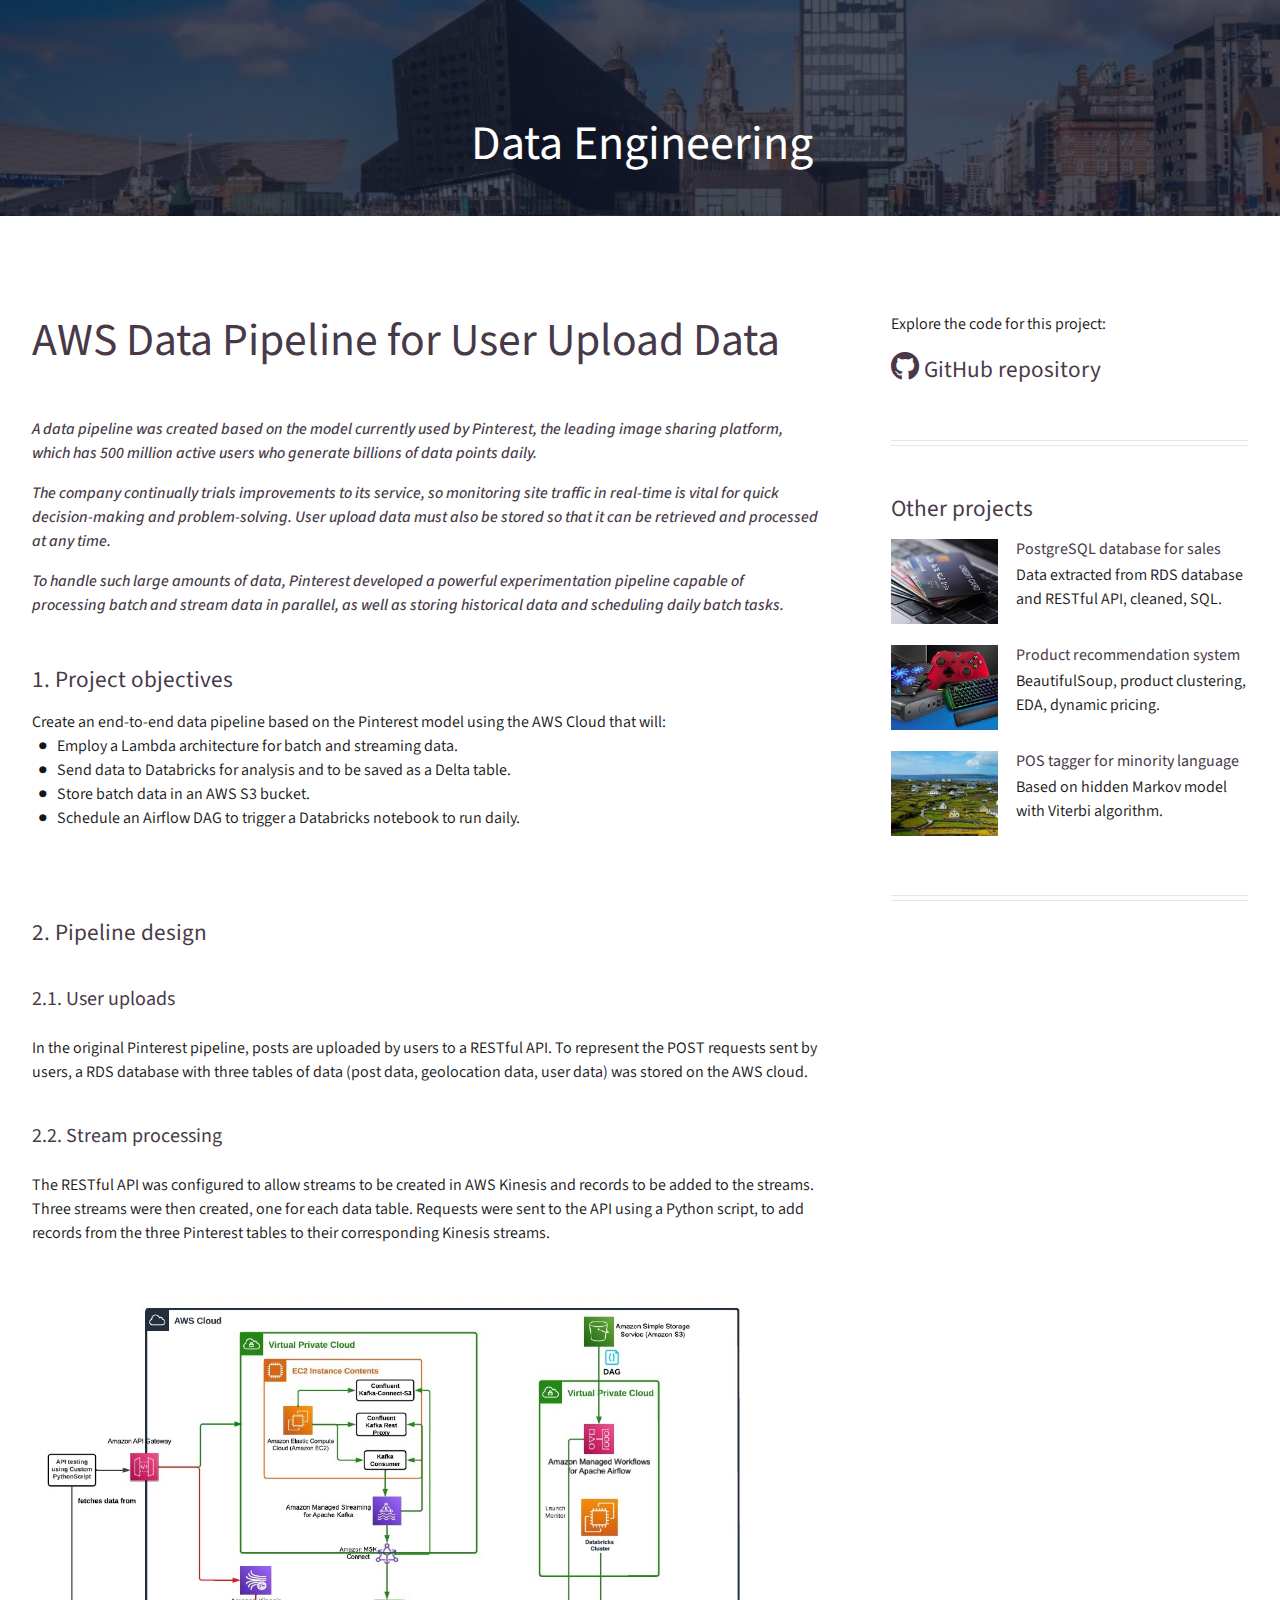
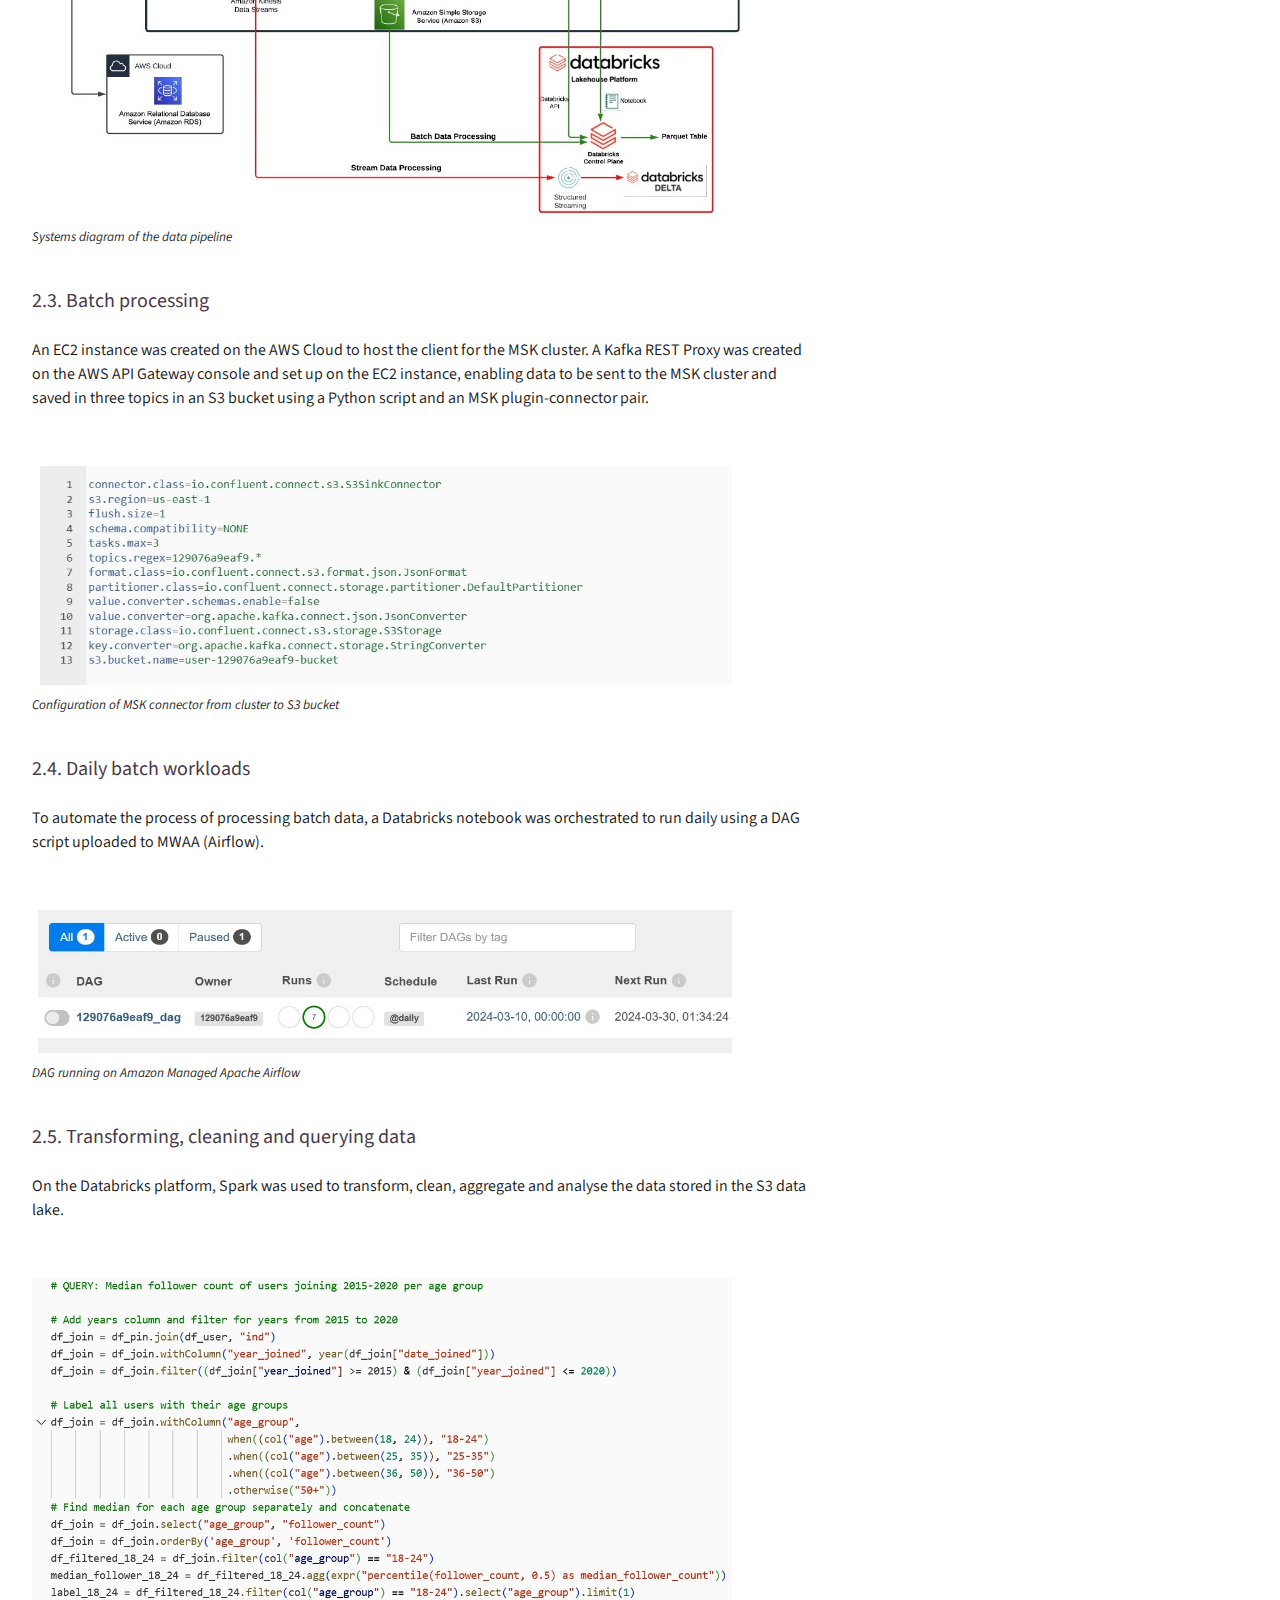
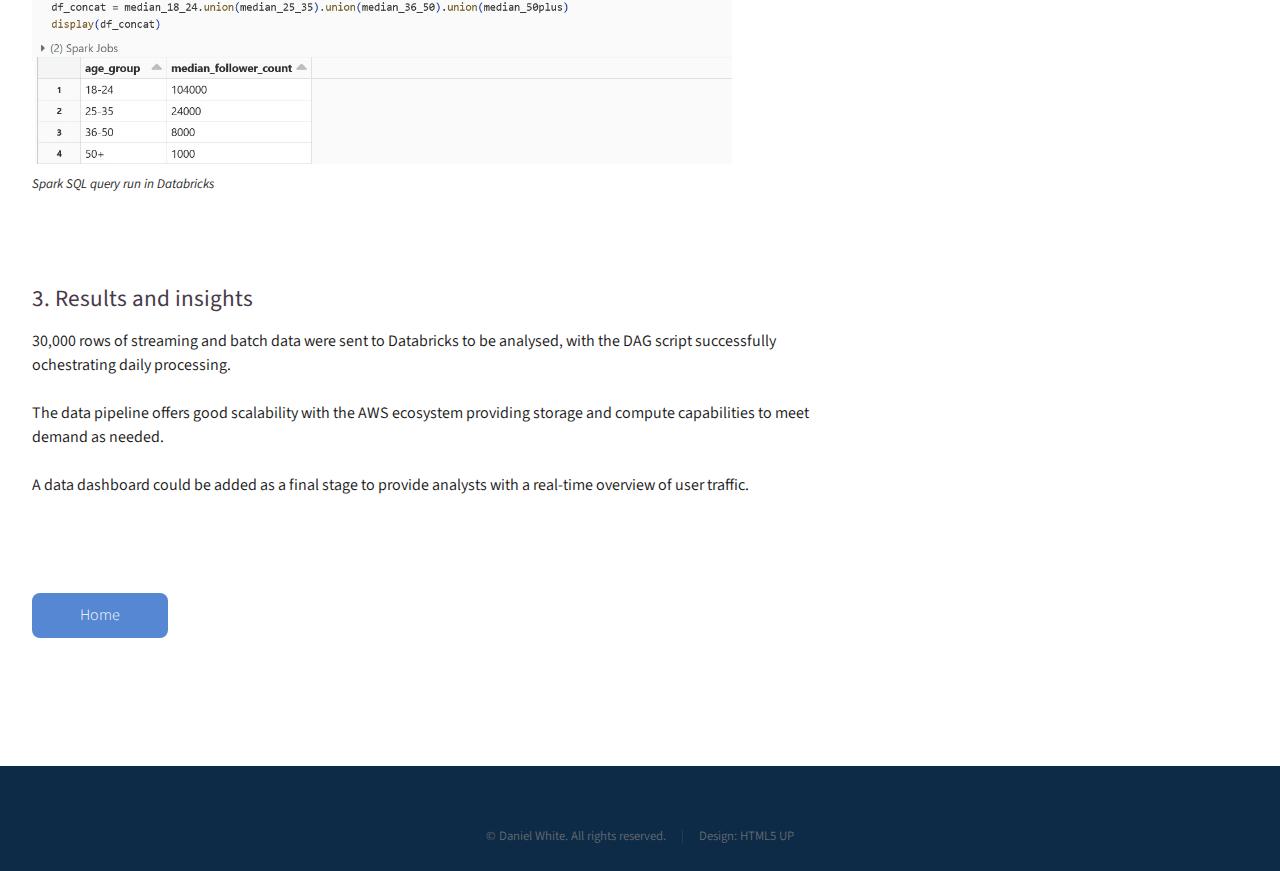
==== commit 66a20b2b: "Add files via upload" ====
--- a/project-aws-pipeline.html
+++ b/project-aws-pipeline.html
@@ -94,14 +94,15 @@
 										<span style="font-size:10pt"><i>Configuration of MSK connector from cluster to S3 bucket</i></span></p><br>
 										
 										<h1>2.4. Daily batch workloads</h1><br>
-										<p>Automated Databricks Workloads to run daily using custom made DAG scripts on MWAA.</p><br>
+										<p>To automate the process of processing batch data, a Databricks notebook was orchestrated to run daily using 
+											a DAG script uploaded to MWAA (Airflow).</p><br>
 										<p><div class="scroll-container">
 											<img src="images/project-aws-pipeline3.jpg" alt="" style="width:700px;">
 										  </div>
 										<span style="font-size:10pt"><i>DAG running on Amazon Managed Apache Airflow</i></span></p><br>
 										
 										<h1>2.5. Transforming, cleaning and querying data</h1><br>
-										<p>Created custom Spark transformations on Databricks, to clean and aggregate data stored in the S3 data lake.</p><br>
+										<p>On the Databricks platform, Spark was used to transform, clean, aggregate and analyse the data stored in the S3 data lake.</p><br>
 										<p><div class="scroll-container">
 											<img src="images/project-aws-pipeline4.jpg" alt="" style="width:700px;">
 										  </div>
@@ -112,10 +113,11 @@
 											<h3>3. Results and insights</h3>
 										</header>
 										<p>
-											Success of DAG, streaming and batch sent to Databricks.
-											Key statistics, tables, charts describing the data: 30k rows, successful DAG, user insights
-											 - or -
-											# Recommendations: Scalability with AWS VPC and S3 buckets, Dashboard with AWS Redshift???? or alternative 
+											30,000 rows of streaming and batch data were sent to Databricks to be analysed, with the DAG script successfully 
+											ochestrating daily processing.<br><br>
+											The data pipeline offers good scalability with the AWS ecosystem providing storage and compute capabilities to meet 
+											demand as needed.<br><br>
+											A data dashboard could be added as a final stage to provide analysts with a real-time overview of user traffic.
 										</p>
 									</section>
 									
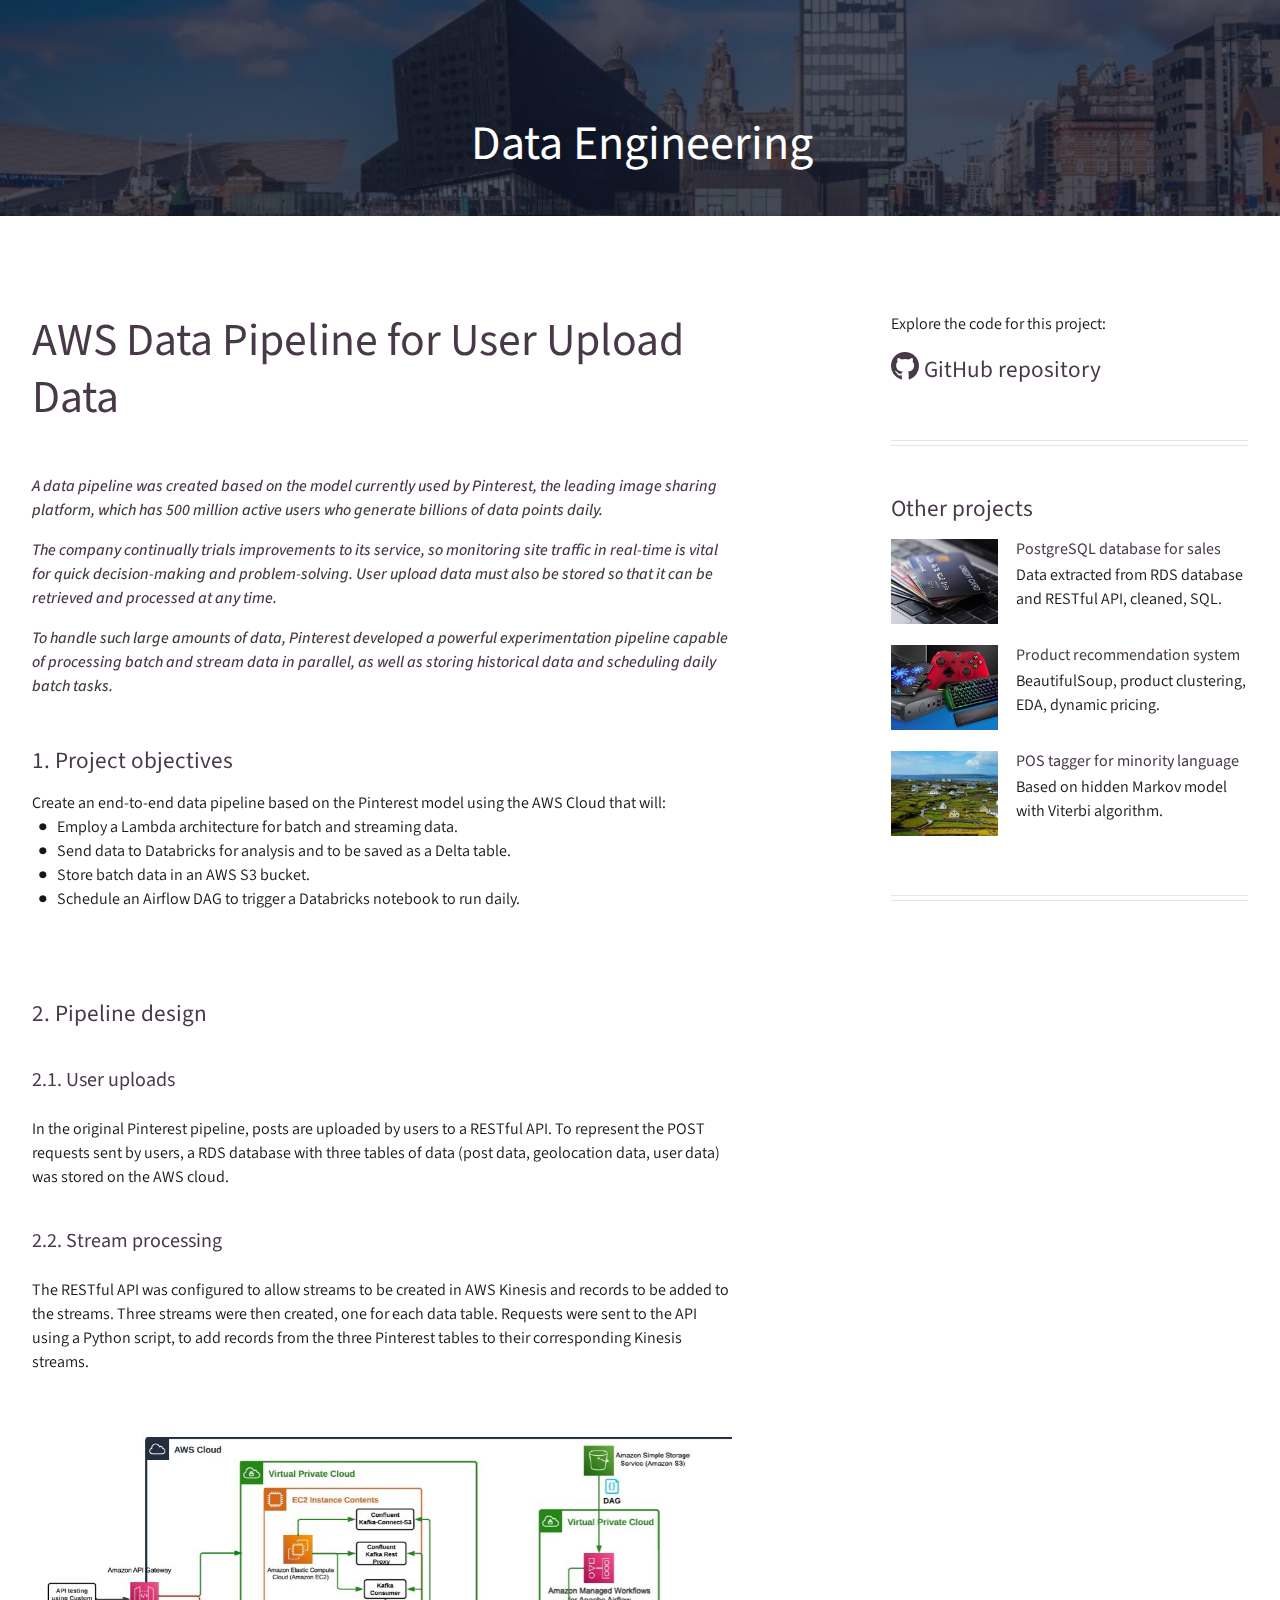
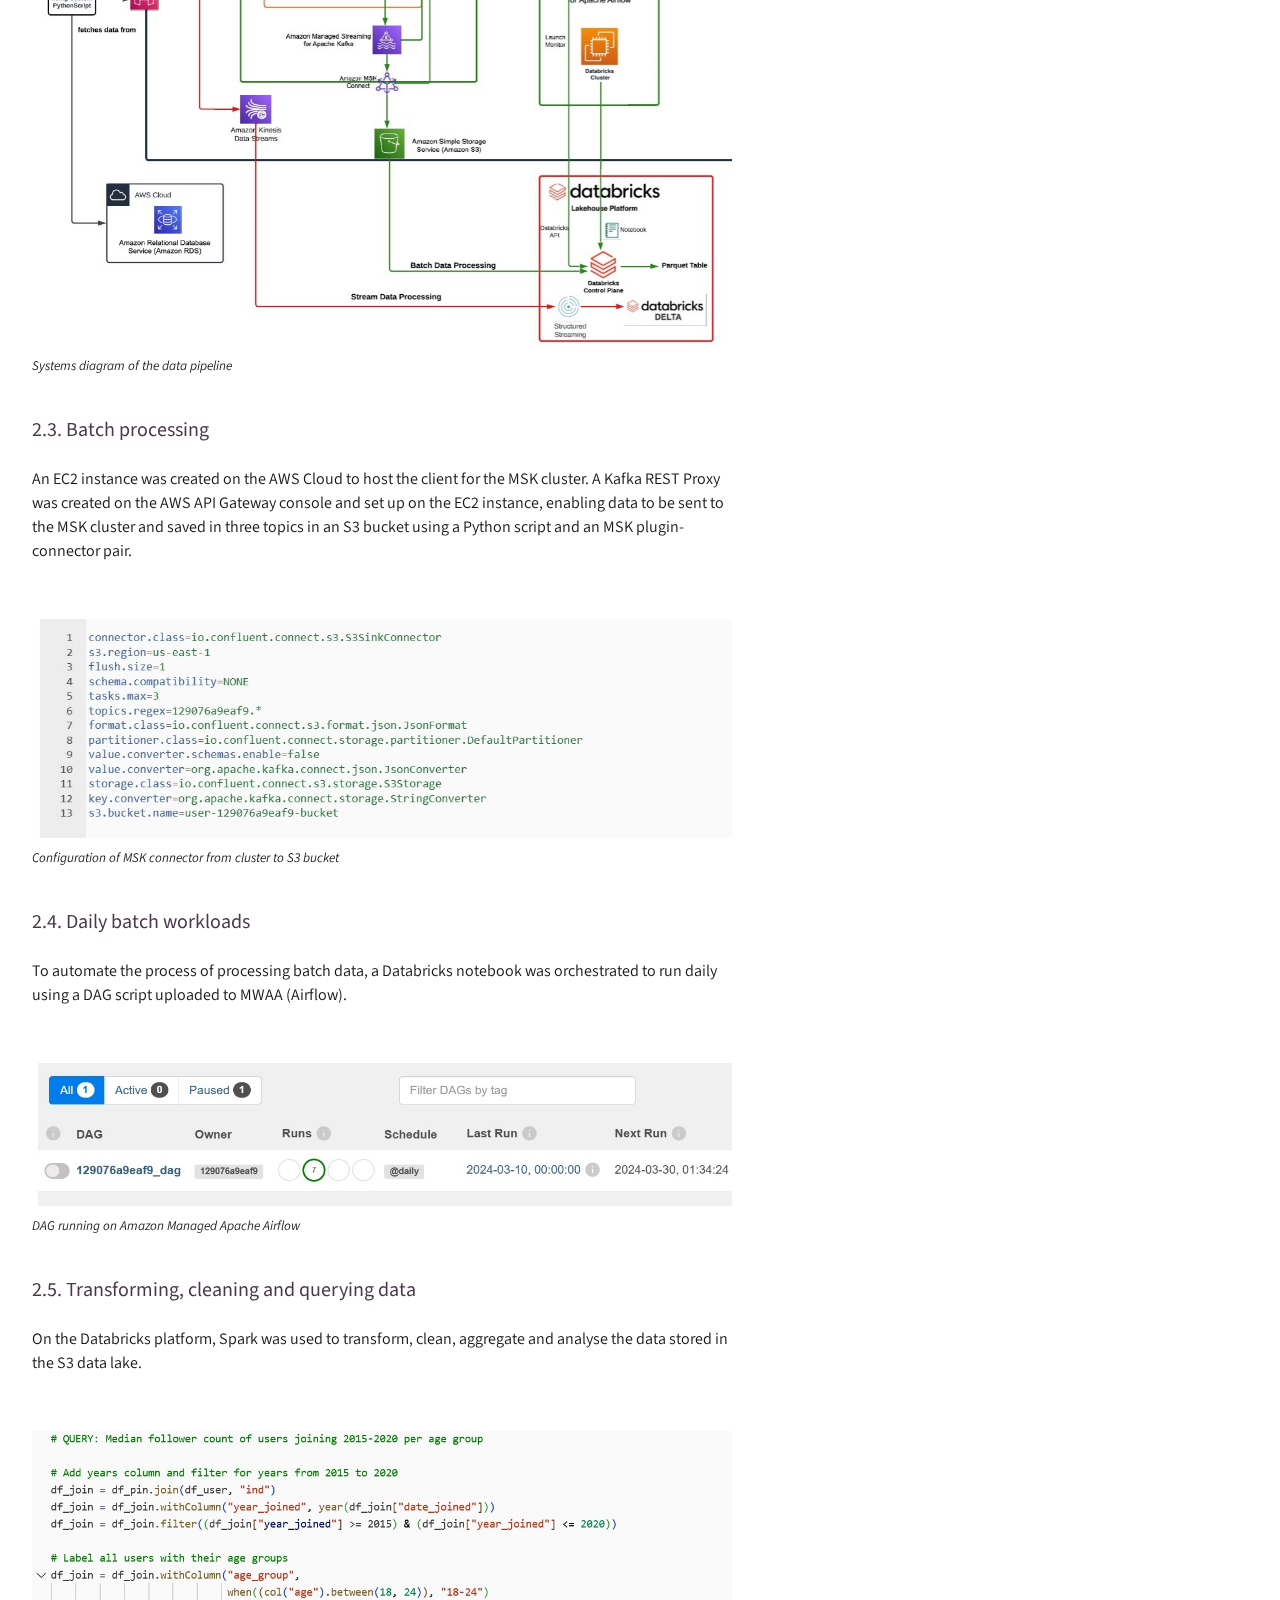
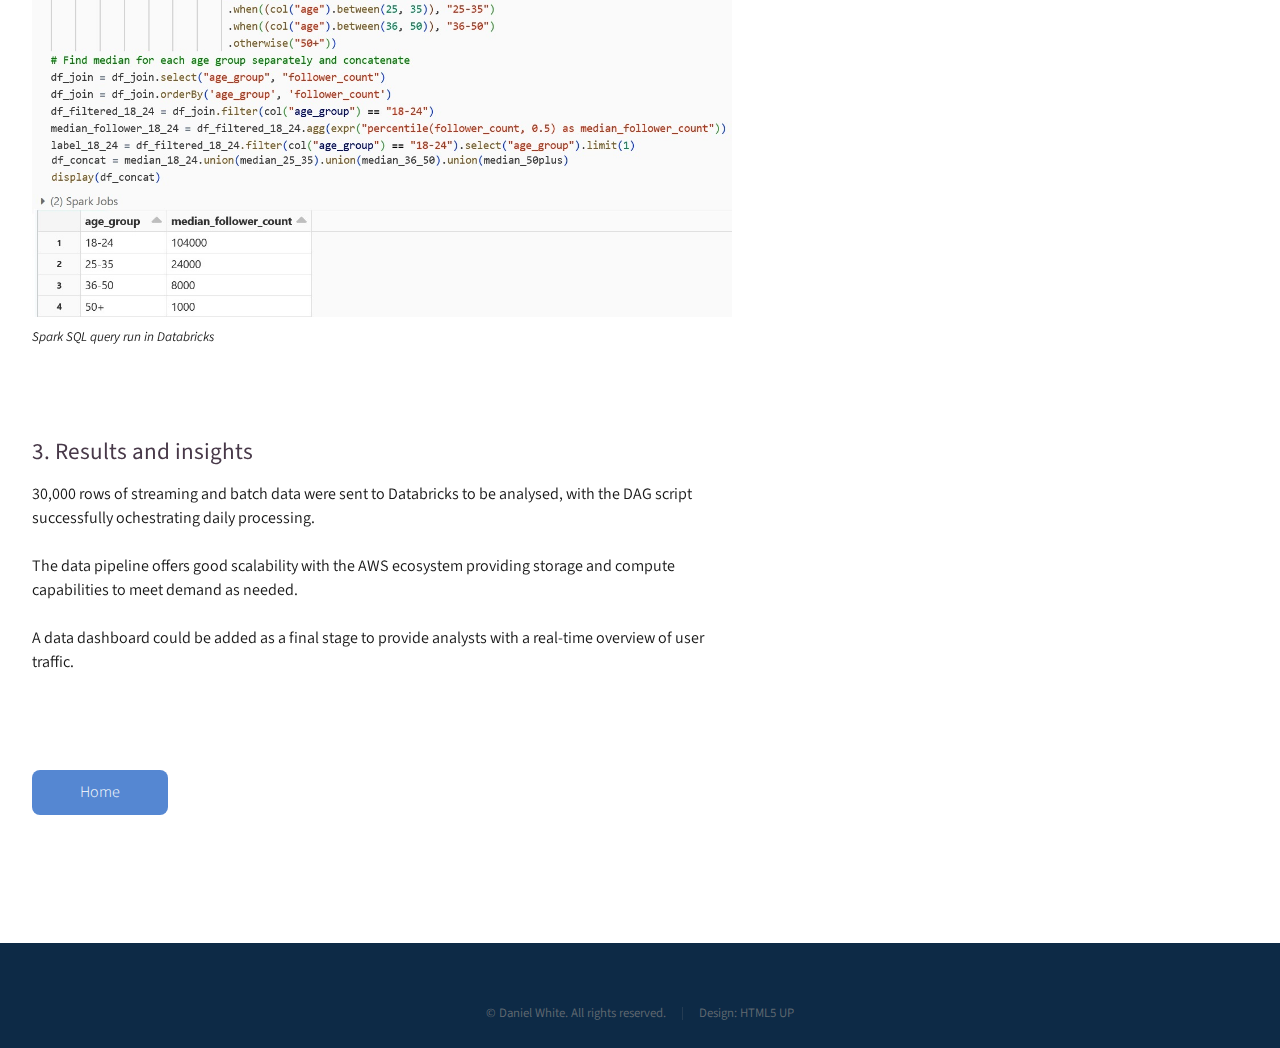
==== commit 6c5d7ab2: "Update project-aws-pipeline.html" ====
--- a/project-aws-pipeline.html
+++ b/project-aws-pipeline.html
@@ -1,9 +1,4 @@
 <!DOCTYPE HTML>
-<!--
-	Helios by HTML5 UP
-	html5up.net | @ajlkn
-	Free for personal and commercial use under the CCA 3.0 license (html5up.net/license)
--->
 <html>
 	<head>
 		<title>AWS Data Pipeline - Data Engineering</title>
@@ -11,6 +6,16 @@
 		<meta name="viewport" content="width=device-width, initial-scale=1, user-scalable=no" />
 		<link rel="stylesheet" href="assets/css/main.css" />
 		<noscript><link rel="stylesheet" href="assets/css/noscript.css" /></noscript>
+	
+	<style>
+		    a img {
+		      transition: opacity 0.3s ease;
+		    }
+		
+		    a img:hover {
+		      opacity: 0.7; 
+		    }
+	</style>
 	</head>
 	<body class="right-sidebar is-preload">
 		<div id="page-wrapper">
@@ -35,7 +40,7 @@
 					<div class="container">
 						<div class="row gtr-200">
 							<div class="col-8 col-12-mobile" id="content">
-								<article id="main">
+								<article id="main" style="max-width:700px;">
 									<header>
 										<h2>AWS Data Pipeline for User Upload Data</h2>
 										<p>
@@ -136,14 +141,14 @@
 										Explore the code for this project:
 									</p>
 									<header>
-										<h3><a href="https://github.com/dpw257/aicore-project3-pintrest" class="icon brands fa-github">   GitHub repository</a></h3>
+										<h3><a href="https://github.com/dpw257/aws_data_pipeline_image_sharing" class="icon brands fa-github">   GitHub repository</a></h3>
 									</header>
 
 								</section>
 								<hr />
 								<section>
 									<header>
-										<h3><a>Other projects</a></h3>
+										<h3>Other projects</h3>
 									</header>
 
 									<div class="row gtr-50">
@@ -151,37 +156,40 @@
 											<a href="project-aws-pipeline" class="image fit"><img src="images/pic10.jpg" alt="" /></a>
 										</div>
 										<div class="col-8">
-											<h4><a href="project-aws-pipeline">AWS data pipeline for user data</a></h4>
+											<a href="project-aws-pipeline"><h4>AWS data pipeline for user data</h4>
 											<p>
 												Batch and stream processing,<br>AWS Kinesis, S3, Databricks, Airflow.
 											</p>
+											</a>
 										</div>  -->
 										<div class="col-4">
 											<a href="project-sql-upload-data" class="image fit"><img src="images/pic11.jpg" alt="" /></a>
 										</div>
 										<div class="col-8">
-											<h4><a href="project-sql-upload-data">PostgreSQL database for sales</a></h4>
+											<a href="project-sql-upload-data"><h4>PostgreSQL database for sales</h4>
 											<p>
 												Data extracted from RDS database and RESTful API, cleaned, SQL.
 											</p>
+											</a>
 										</div>
 										<div class="col-4">
 											<a href="project-product-recommend" class="image fit"><img src="images/pic12.jpg" alt="" /></a>
 										</div>
 										<div class="col-8">
-											<h4><a href="project-product-recommend">Product recommendation system</a></h4>
+											<a href="project-product-recommend"><h4>Product recommendation system</h4>
 											<p>
 												BeautifulSoup, product clustering, EDA, dynamic pricing.
 											</p>
+											</a>
 										</div>
 										<div class="col-4">
 											<a href="project-pos-tagger" class="image fit"><img src="images/pic13.jpg" alt="" /></a>
 										</div>
 										<div class="col-8">
-											<h4><a href="project-pos-tagger">POS tagger for minority language</a></h4>
+											<a href="project-pos-tagger"><h4>POS tagger for minority language</h4>
 											<p>
 												Based on hidden Markov model with Viterbi algorithm.</p>
-											</p>
+											</a>
 										</div>
 										<!--<div class="col-4">
 											<a href="#" class="image fit"><img src="images/pic14.jpg" alt="" /></a>
@@ -237,4 +245,4 @@
 			<script src="assets/js/main.js"></script>
 
 	</body>
-</html>+</html>
--- a/assets/css/main.css
+++ b/assets/css/main.css
@@ -2566,7 +2566,7 @@
 			}
 
 			.carousel .forward:hover:before, .carousel .backward:hover:before {
-				background-color: rgba(118, 144, 239, 0.811);
+				background-color: rgba(223, 223, 223, 0.811);
 			}
 
 		.carousel .forward {
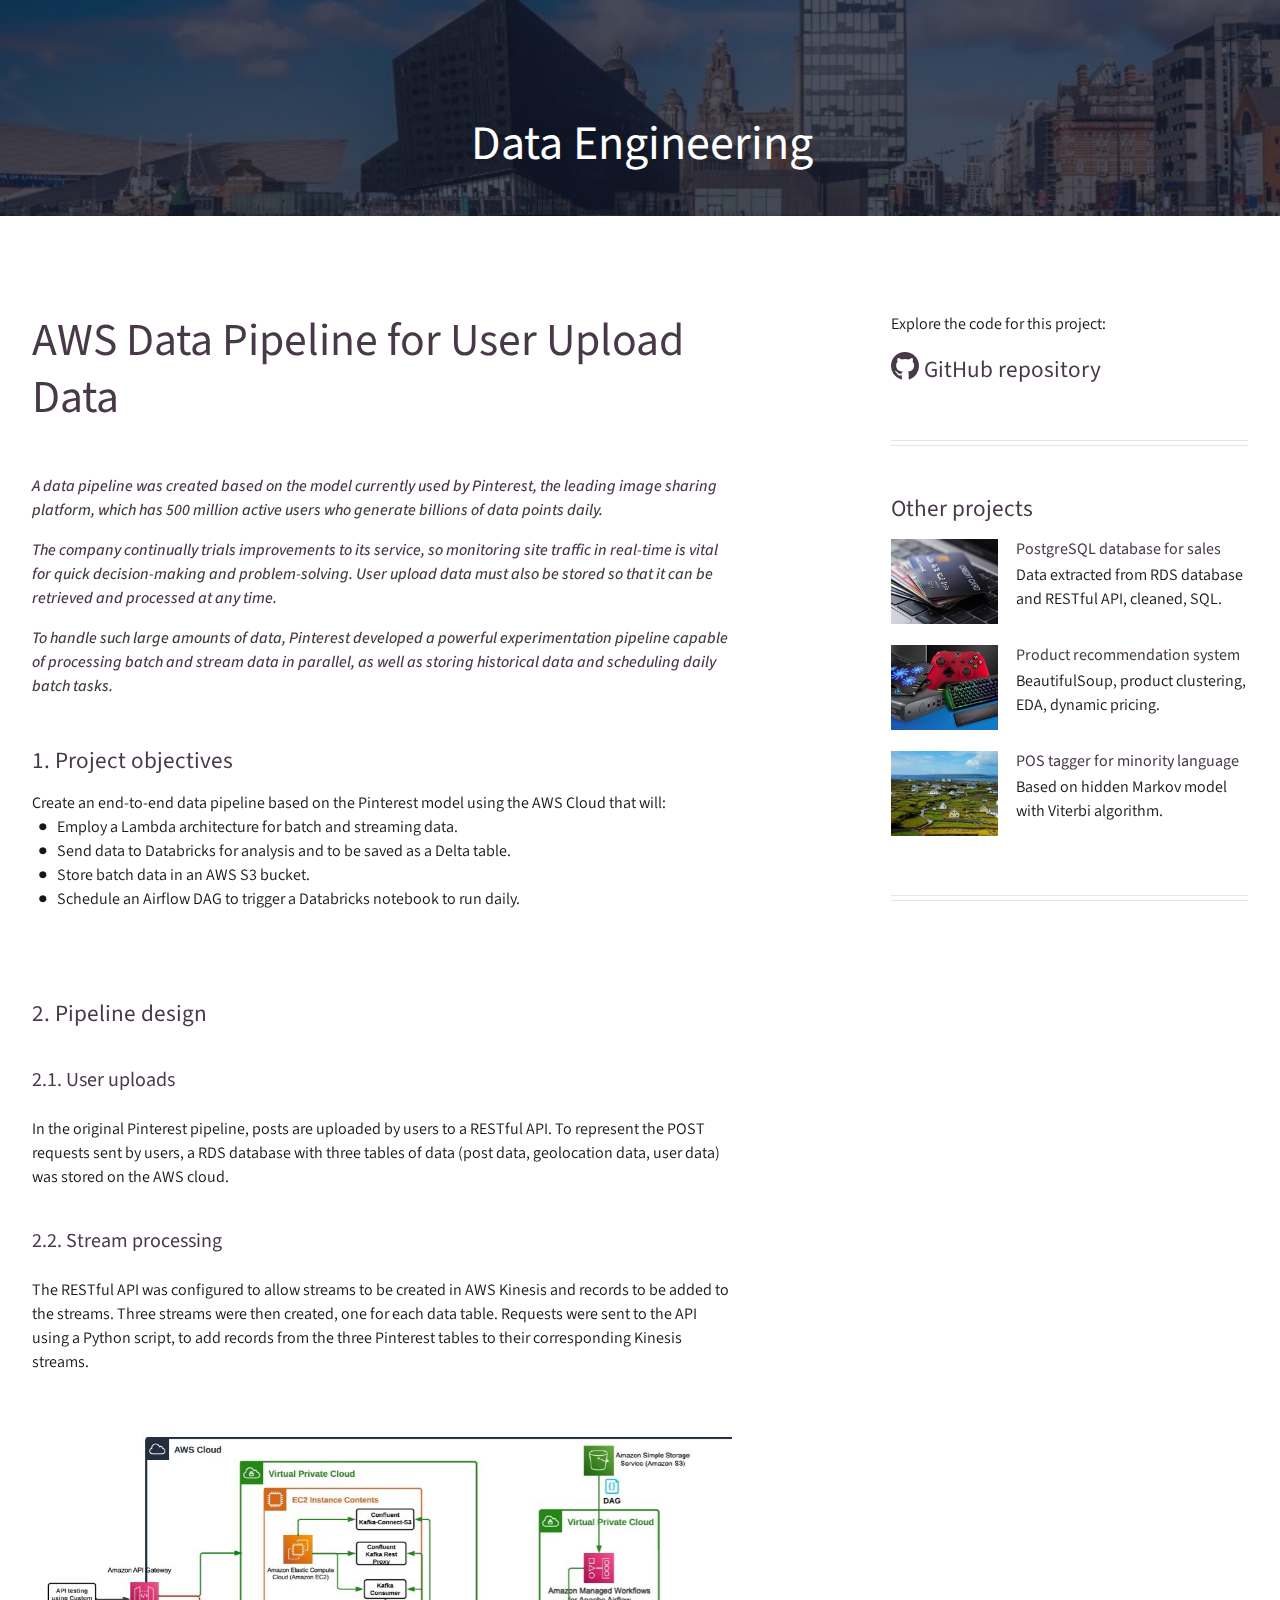
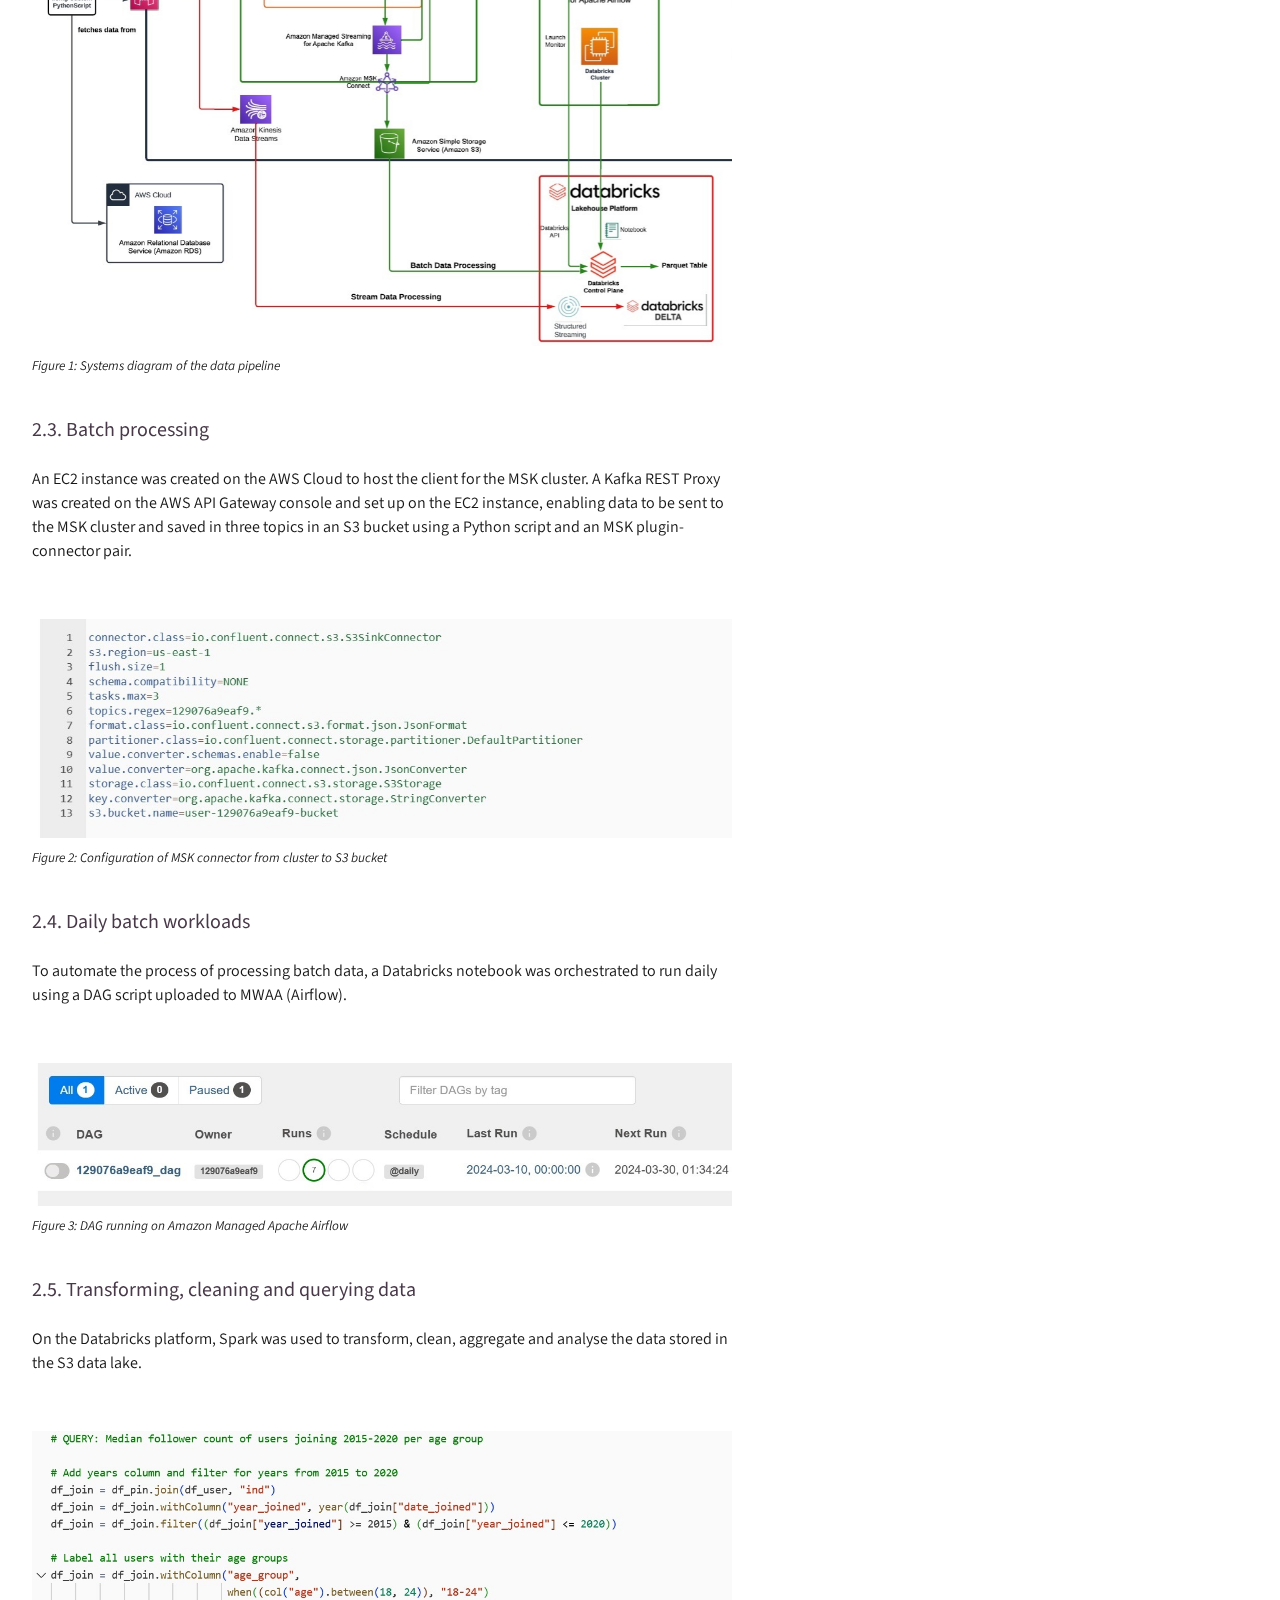
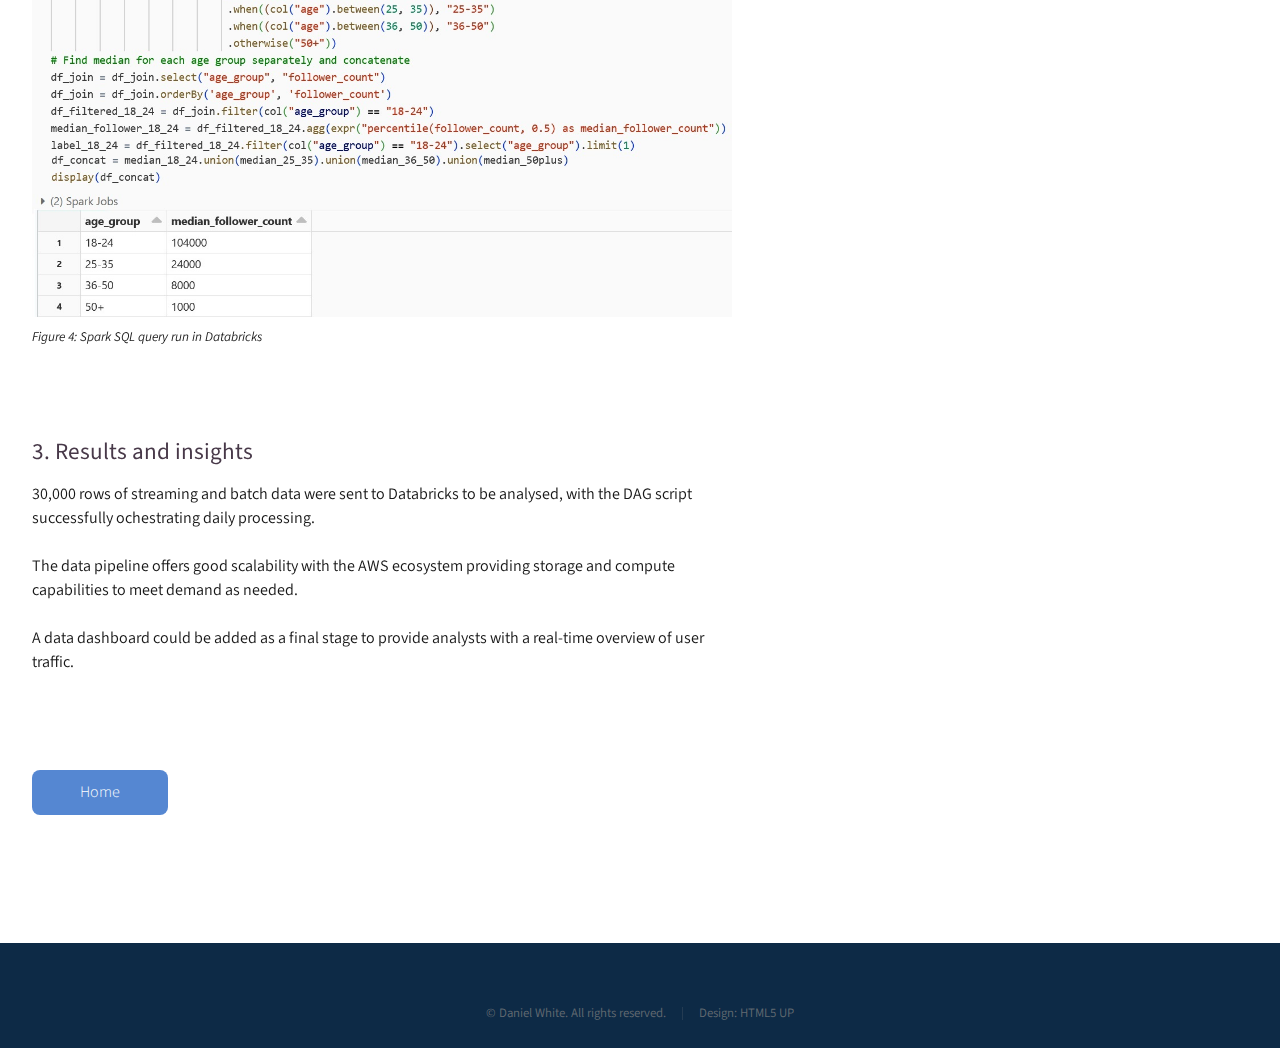
==== commit f4f06652: "Update project-aws-pipeline.html" ====
--- a/project-aws-pipeline.html
+++ b/project-aws-pipeline.html
@@ -88,7 +88,7 @@
 										<p><div class="scroll-container">
 											<img src="images/project-aws-pipeline1.jpg" alt="" style="width:720px;">
 										  </div>
-										<span style="font-size:10pt"><i>Systems diagram of the data pipeline</i></span></p><br>
+										<span style="font-size:10pt"><i>Figure 1: Systems diagram of the data pipeline</i></span></p><br>
 										<h1>2.3. Batch processing</h1><br>
 										<p>An EC2 instance was created on the AWS Cloud to host the client for the MSK cluster. A Kafka REST Proxy was created on the 
 											AWS API Gateway console and set up on the EC2 instance, enabling data to be sent to the MSK cluster and saved in three topics 
@@ -96,7 +96,7 @@
 										<p><div class="scroll-container">
 											<img src="images/project-aws-pipeline2.jpg" alt="" style="width:700px;">
 										  </div>
-										<span style="font-size:10pt"><i>Configuration of MSK connector from cluster to S3 bucket</i></span></p><br>
+										<span style="font-size:10pt"><i>Figure 2: Configuration of MSK connector from cluster to S3 bucket</i></span></p><br>
 										
 										<h1>2.4. Daily batch workloads</h1><br>
 										<p>To automate the process of processing batch data, a Databricks notebook was orchestrated to run daily using 
@@ -104,14 +104,14 @@
 										<p><div class="scroll-container">
 											<img src="images/project-aws-pipeline3.jpg" alt="" style="width:700px;">
 										  </div>
-										<span style="font-size:10pt"><i>DAG running on Amazon Managed Apache Airflow</i></span></p><br>
+										<span style="font-size:10pt"><i>Figure 3: DAG running on Amazon Managed Apache Airflow</i></span></p><br>
 										
 										<h1>2.5. Transforming, cleaning and querying data</h1><br>
 										<p>On the Databricks platform, Spark was used to transform, clean, aggregate and analyse the data stored in the S3 data lake.</p><br>
 										<p><div class="scroll-container">
 											<img src="images/project-aws-pipeline4.jpg" alt="" style="width:700px;">
 										  </div>
-										<span style="font-size:10pt"><i>Spark SQL query run in Databricks</i></span></p><br>
+										<span style="font-size:10pt"><i>Figure 4: Spark SQL query run in Databricks</i></span></p><br>
 									</section>
 									<section>
 										<header>
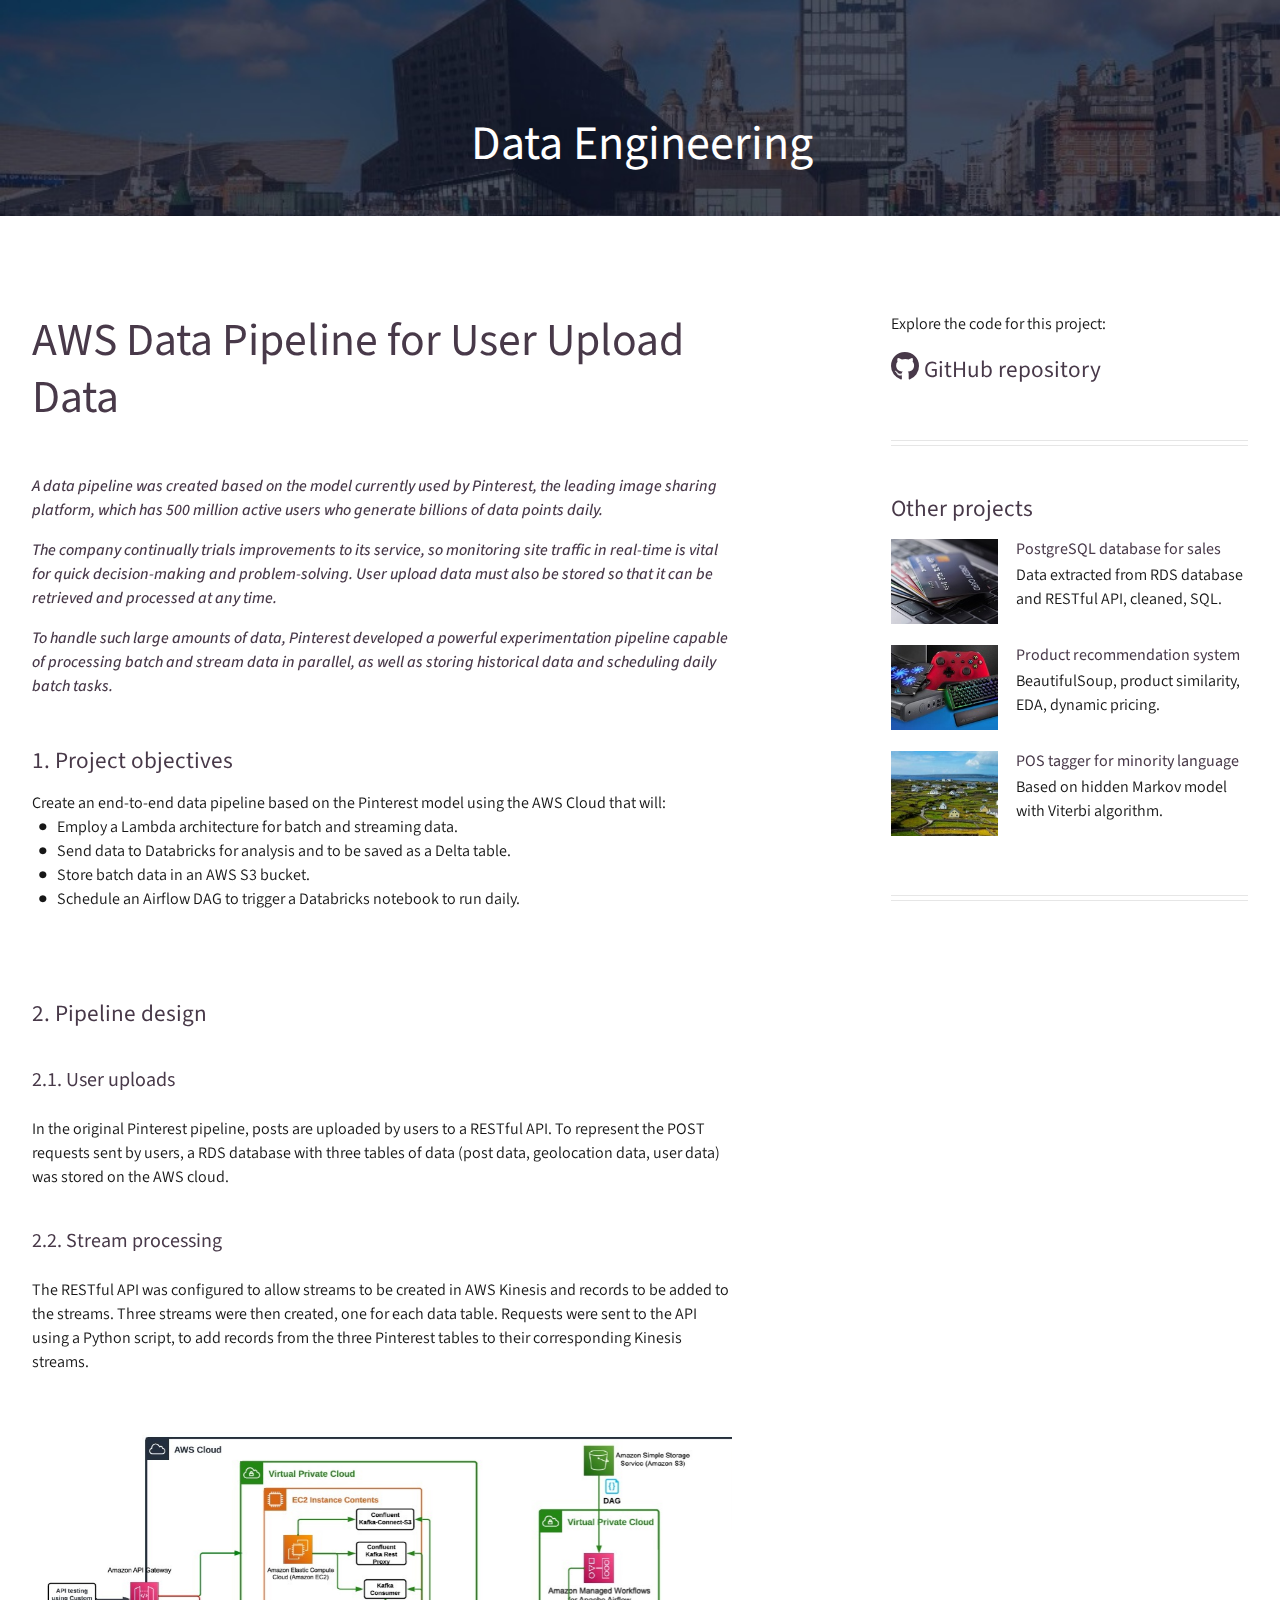
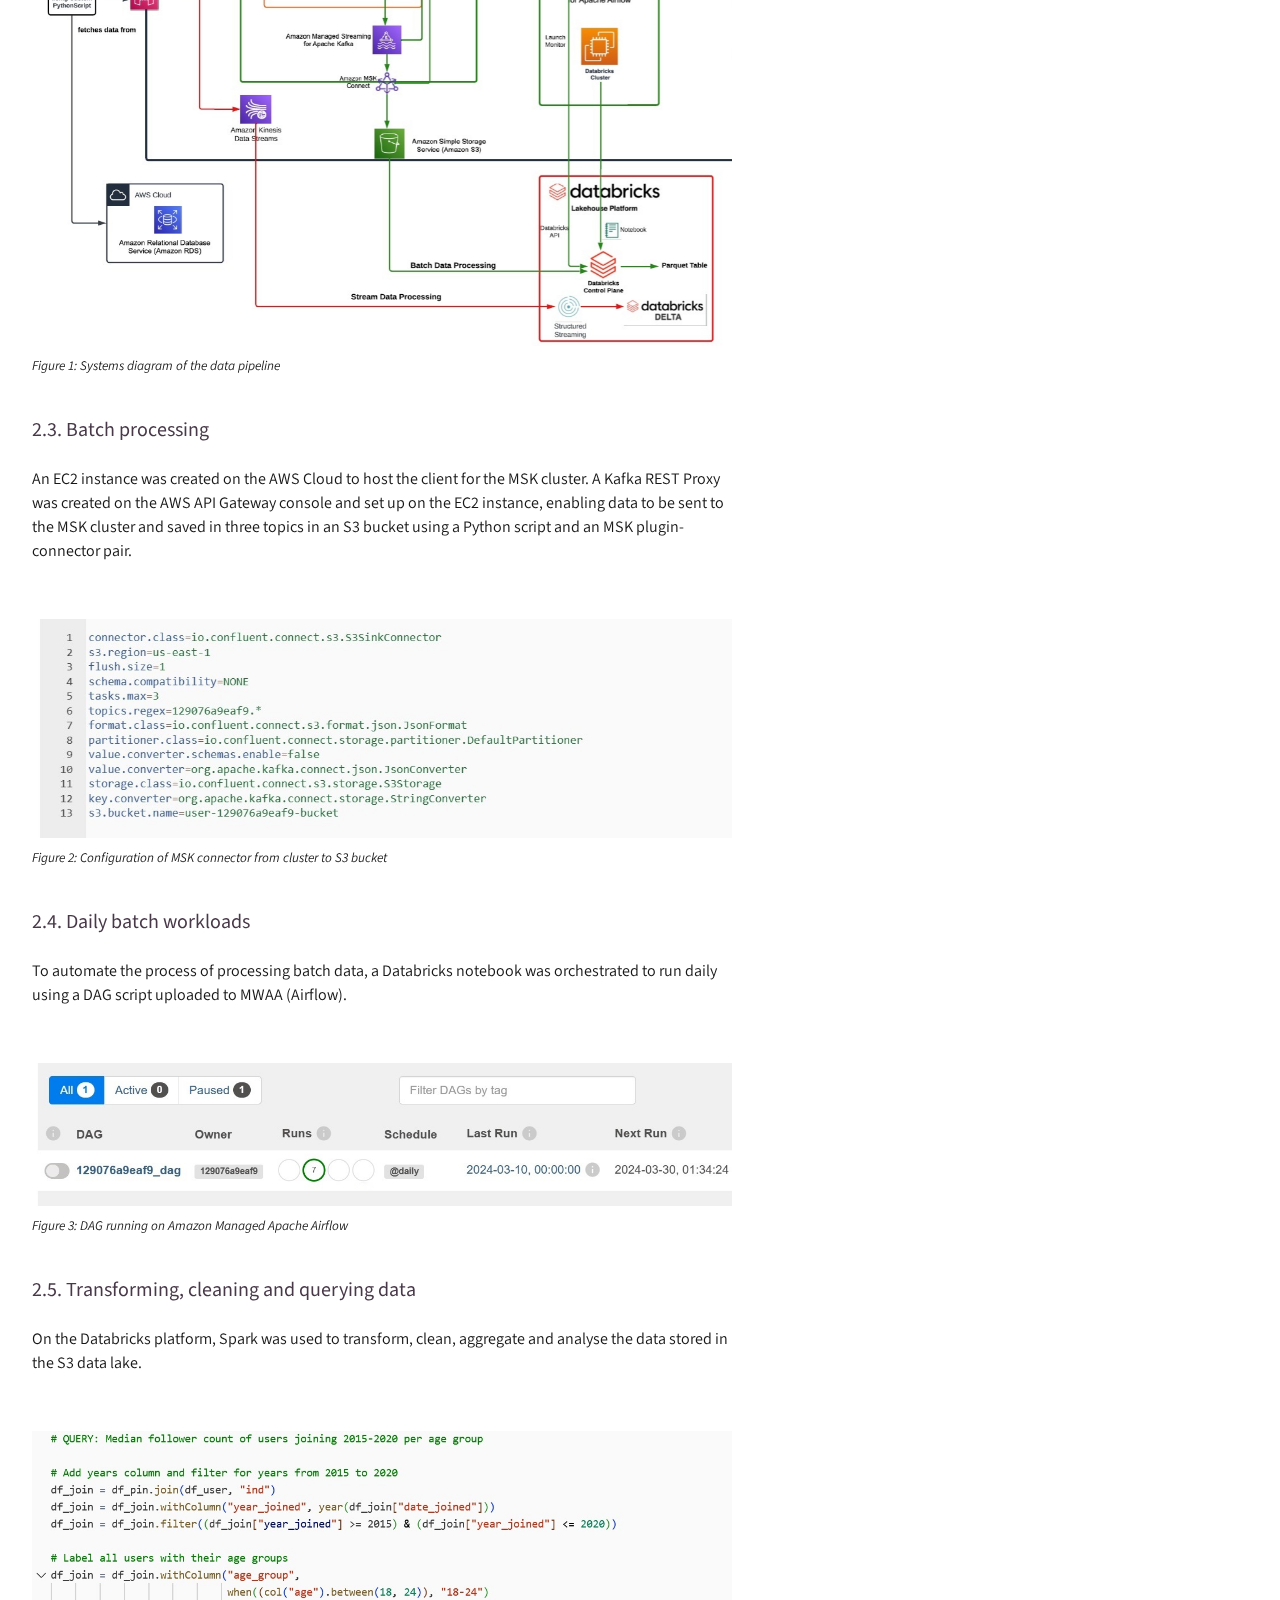
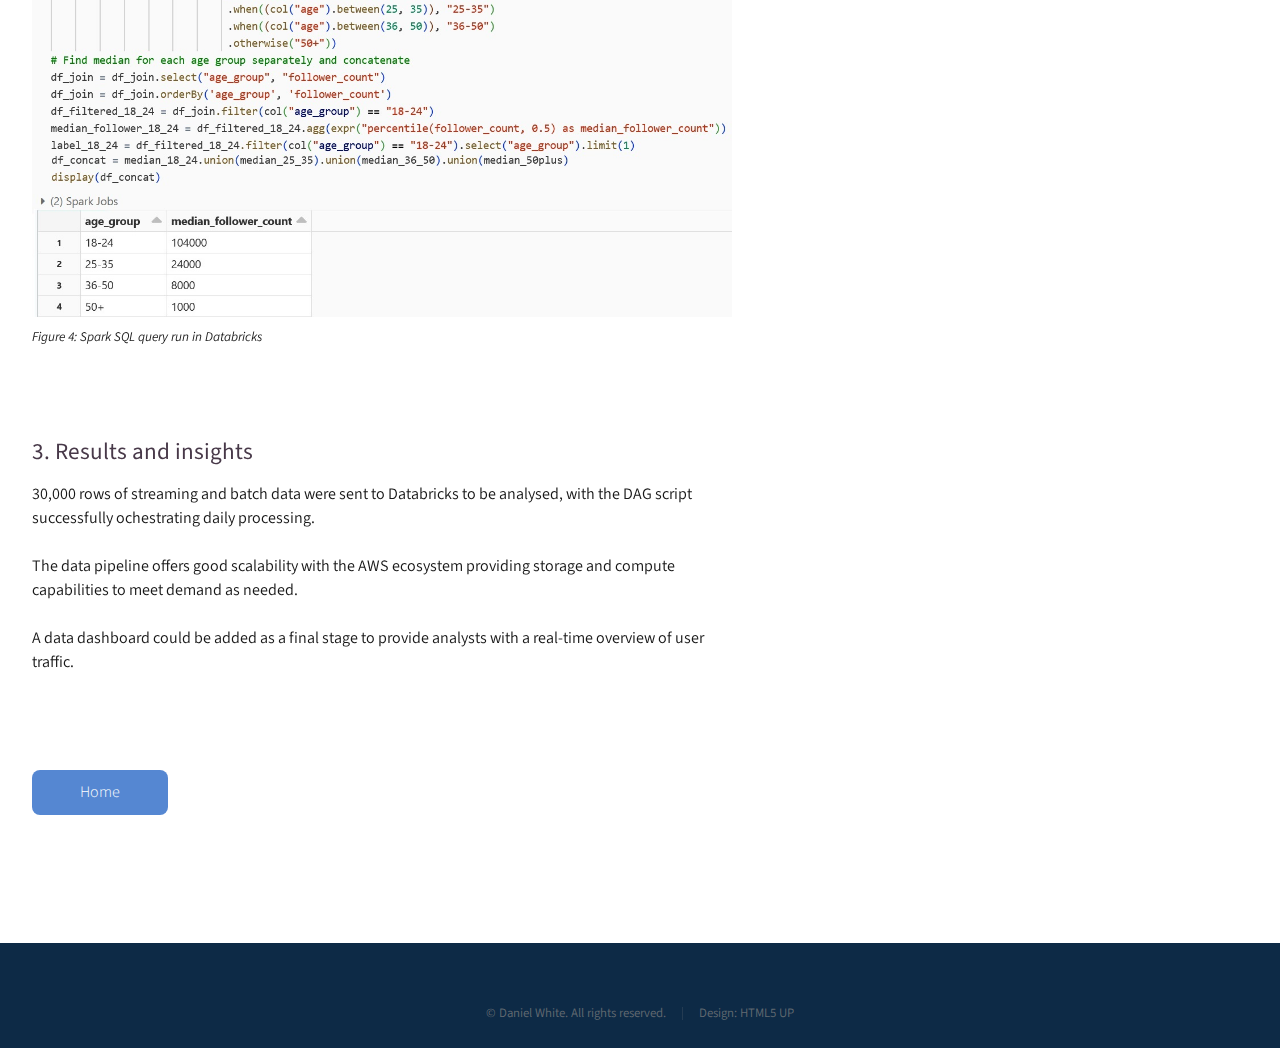
==== commit ff764440: "Update project-aws-pipeline.html" ====
--- a/project-aws-pipeline.html
+++ b/project-aws-pipeline.html
@@ -178,7 +178,7 @@
 										<div class="col-8">
 											<a href="project-product-recommend"><h4>Product recommendation system</h4>
 											<p>
-												BeautifulSoup, product clustering, EDA, dynamic pricing.
+												BeautifulSoup, product similarity, EDA, dynamic pricing.
 											</p>
 											</a>
 										</div>
